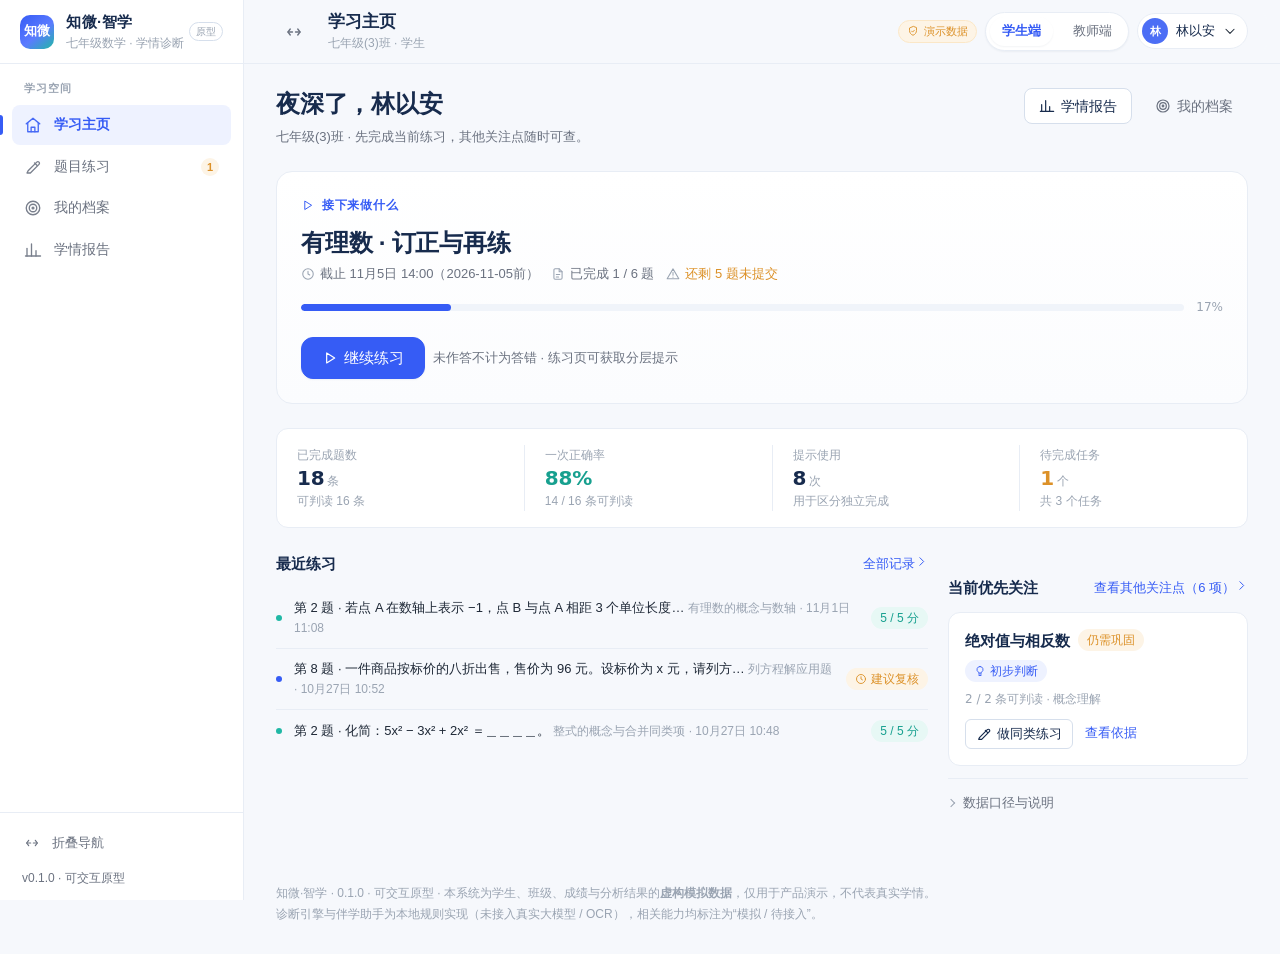
==== 智能体本体/源代码/index.html @ 853438dd "agent-body-delivery: 独立智能体本体包、评委体验与最终提交清单" ====
﻿<!DOCTYPE html>
<html lang="zh-CN">
<head>
  <meta charset="utf-8" />
  <meta name="viewport" content="width=device-width, initial-scale=1" />
  <title>知微·智学 · 七年级数学学情诊断与个性化学习智能体</title>
  <meta name="description" content="面向七年级数学的学情诊断与个性化学习智能体原型（演示数据）" />
  <link rel="stylesheet" href="css/tokens.css" />
  <link rel="stylesheet" href="css/base.css" />
  <link rel="stylesheet" href="css/components.css" />
  <link rel="stylesheet" href="css/charts.css" />
  <link rel="stylesheet" href="css/student.css" />
  <link rel="stylesheet" href="css/teacher.css" />
  <link rel="stylesheet" href="css/analysis.css" />
  <link rel="stylesheet" href="css/print.css" />
  <link rel="stylesheet" href="css/contest.css" />
</head>
<body>
  <a class="skip-link" href="#app">跳到主要内容</a>
  <div id="app" class="app-root">
    <div class="boot">
      <div class="boot-mark">知微</div>
      <p class="boot-text">正在加载演示数据……</p>
    </div>
  </div>
  <div id="overlay-root"></div>
  <div id="toast-root" class="toast-root" aria-live="polite" aria-atomic="true"></div>

  <!-- 核心库 -->
  <script src="js/core/html.js"></script>
  <script src="js/core/pages.js"></script>
  <script src="js/data/seed.js"></script>
  <script src="js/data/official-data.js"></script>
  <script src="js/data/official.js"></script>
  <script src="js/services/parser.js"></script>
  <script src="js/services/grader.js"></script>
  <script src="js/services/diagnosis.js"></script>
  <script src="js/services/selectors.js"></script>
  <script src="js/services/assistant.js"></script>
  <script src="js/services/io.js"></script>
  <script src="js/services/competition.js"></script>
  <script src="js/core/store.js"></script>
  <script src="js/core/ui.js"></script>
  <script src="js/core/charts.js"></script>

  <!-- 学生端页面 -->
  <script src="js/pages/student/home.js"></script>
  <script src="js/pages/student/practice.js"></script>
  <script src="js/pages/student/archive.js"></script>
  <script src="js/pages/student/report.js"></script>

  <!-- 教师端页面（核心流程） -->
  <script src="js/pages/teacher/dashboard.js"></script>
  <script src="js/pages/teacher/import.js"></script>
  <script src="js/pages/teacher/grading.js"></script>
  <script src="js/pages/teacher/review.js"></script>

  <!-- 教师端页面（学情分析） -->
  <script src="js/pages/teacher/analysis.js"></script>
  <script src="js/pages/teacher/profile.js"></script>
  <script src="js/pages/teacher/assistant.js"></script>
  <script src="js/pages/teacher/data.js"></script>
  <script src="js/pages/teacher/contest.js"></script>

  <!-- 应用入口 -->
  <script src="js/app.js"></script>
</body>
</html>
---- 智能体本体/源代码/css/tokens.css ----
/* ============================================================
   知微·智学 · 设计令牌（Design Tokens）
   依据 UI设计.docx：暖白底 + 深海蓝主色 + 青绿辅助色
   ============================================================ */
:root {
  /* 色彩 */
  --bg: #F6F8FC;
  --bg-soft: #F0F4FA;
  --surface: #FFFFFF;
  --surface-2: #FAFBFE;
  --primary: #365CF5;
  --primary-hover: #2A4BD8;
  --primary-active: #2440BC;
  --primary-50: #EEF2FF;
  --primary-100: #DDE5FF;
  --primary-200: #C3D0FF;
  --navy: #172B4D;
  --navy-2: #24395C;
  --teal: #20B8A5;
  --teal-hover: #17A08F;
  --teal-50: #E7F8F5;
  --teal-100: #CDF1EB;
  --success: #16A085;
  --success-50: #E6F6F2;
  --warn: #F0A43A;
  --warn-hover: #DC9128;
  --warn-50: #FDF4E6;
  --warn-100: #FBE7C7;
  --danger: #E56B6F;
  --danger-50: #FDEDEE;
  --danger-100: #FAD5D7;
  --text: #1F2937;
  --text-2: #6B7280;
  --text-3: #9AA4B2;
  --text-invert: #FFFFFF;
  --border: #E8EDF5;
  --border-strong: #D6DFEC;
  --border-focus: #365CF5;
  --overlay: rgba(23, 43, 77, 0.42);

  /* 圆角 */
  --radius-xs: 6px;
  --radius-sm: 8px;
  --radius: 12px;
  --radius-lg: 16px;
  --radius-xl: 20px;
  --radius-pill: 999px;

  /* 间距（8px 体系） */
  --s-1: 4px;
  --s-2: 8px;
  --s-3: 12px;
  --s-4: 16px;
  --s-5: 20px;
  --s-6: 24px;
  --s-7: 32px;
  --s-8: 40px;
  --s-9: 48px;
  --s-10: 64px;
  --s-11: 80px;

  /* 阴影 */
  --shadow-xs: 0 1px 2px rgba(23, 43, 77, 0.05);
  --shadow-sm: 0 1px 3px rgba(23, 43, 77, 0.07), 0 1px 2px rgba(23, 43, 77, 0.04);
  --shadow-md: 0 6px 20px rgba(23, 43, 77, 0.08);
  --shadow-lg: 0 18px 48px rgba(23, 43, 77, 0.14);
  --shadow-focus: 0 0 0 3px rgba(54, 92, 245, 0.18);

  /* 字体 */
  --font-sans: "Inter", -apple-system, BlinkMacSystemFont, "Segoe UI", "PingFang SC",
    "Hiragino Sans GB", "Microsoft YaHei", "Noto Sans SC", "Source Han Sans SC", sans-serif;
  --font-num: "Inter", "SF Pro Display", "Segoe UI", system-ui, sans-serif;
  --font-mono: "JetBrains Mono", "SFMono-Regular", Consolas, "Liberation Mono", monospace;

  --fs-xs: 12px;
  --fs-sm: 13px;
  --fs-base: 14px;
  --fs-md: 15px;
  --fs-lg: 17px;
  --fs-xl: 20px;
  --fs-2xl: 24px;
  --fs-3xl: 30px;
  --fs-4xl: 38px;

  --lh-tight: 1.25;
  --lh-normal: 1.55;
  --lh-relaxed: 1.75;

  /* 动效 */
  --dur-fast: 150ms;
  --dur: 200ms;
  --dur-slow: 250ms;
  --ease: cubic-bezier(0.2, 0.8, 0.2, 1);
  --ease-out: cubic-bezier(0.16, 1, 0.3, 1);

  /* 布局 */
  --sidebar-w: 244px;
  --sidebar-w-collapsed: 76px;
  --topbar-h: 64px;
  --content-max: 1280px;
  --z-sticky: 20;
  --z-nav: 40;
  --z-overlay: 60;
  --z-modal: 70;
  --z-toast: 90;

  /* 语义状态（与 UI 规范对应） */
  --st-confirmed: var(--success);
  --st-confirmed-bg: var(--success-50);
  --st-pending: var(--warn);
  --st-pending-bg: var(--warn-50);
  --st-unknown: #8A94A6;
  --st-unknown-bg: #F1F4F9;
  --st-processing: var(--primary);
  --st-processing-bg: var(--primary-50);
  --st-error: var(--danger);
  --st-error-bg: var(--danger-50);
}
---- 智能体本体/源代码/css/base.css ----
/* ============================================================
   知微·智学 · 基础样式与页面外壳
   ============================================================ */
*,
*::before,
*::after { box-sizing: border-box; }

html, body { height: 100%; }

html {
  -webkit-text-size-adjust: 100%;
  text-size-adjust: 100%;
}

body {
  margin: 0;
  background: var(--bg);
  color: var(--text);
  font-family: var(--font-sans);
  font-size: var(--fs-base);
  line-height: var(--lh-normal);
  -webkit-font-smoothing: antialiased;
  -moz-osx-font-smoothing: grayscale;
}

h1, h2, h3, h4, h5, p, figure, blockquote, dl, dd { margin: 0; }
ul, ol { margin: 0; padding: 0; }
li { list-style: none; }
button, input, select, textarea { font: inherit; color: inherit; }
button { cursor: pointer; }
a { color: var(--primary); text-decoration: none; }
a:hover { text-decoration: underline; }
img, svg { max-width: 100%; }
strong, b { font-weight: 600; }

::selection { background: var(--primary-100); color: var(--navy); }

:focus-visible {
  outline: 2px solid var(--primary);
  outline-offset: 2px;
  border-radius: var(--radius-xs);
}

.skip-link {
  position: fixed;
  left: 12px;
  top: -60px;
  z-index: 200;
  background: var(--surface);
  color: var(--primary);
  padding: 8px 14px;
  border-radius: var(--radius-sm);
  box-shadow: var(--shadow-md);
  transition: top var(--dur) var(--ease);
}
.skip-link:focus { top: 12px; }

/* ---------------- 启动占位 ---------------- */
.boot {
  min-height: 100vh;
  display: flex;
  flex-direction: column;
  align-items: center;
  justify-content: center;
  gap: var(--s-4);
}
.boot-mark {
  width: 64px; height: 64px;
  border-radius: 18px;
  background: linear-gradient(140deg, var(--primary), #5B7BFF 55%, var(--teal));
  color: #fff;
  font-weight: 700;
  font-size: 19px;
  display: flex; align-items: center; justify-content: center;
  box-shadow: var(--shadow-md);
  letter-spacing: 1px;
}
.boot-text { color: var(--text-2); font-size: var(--fs-sm); }

/* ============================================================
   页面外壳：左侧导航 + 顶部工具栏 + 内容区
   ============================================================ */
.shell {
  display: grid;
  grid-template-columns: var(--sidebar-w) minmax(0, 1fr);
  min-height: 100vh;
  transition: grid-template-columns var(--dur-slow) var(--ease);
}
.shell.is-collapsed { grid-template-columns: var(--sidebar-w-collapsed) minmax(0, 1fr); }

/* ---------------- 侧边导航 ---------------- */
.sidebar {
  position: sticky;
  top: 0;
  height: 100vh;
  display: flex;
  flex-direction: column;
  background: var(--surface);
  border-right: 1px solid var(--border);
  z-index: var(--z-nav);
}
.brand {
  display: flex;
  align-items: center;
  gap: var(--s-3);
  height: var(--topbar-h);
  padding: 0 var(--s-5);
  border-bottom: 1px solid var(--border);
  flex: 0 0 auto;
}
.brand-mark {
  width: 34px; height: 34px;
  flex: 0 0 auto;
  border-radius: 10px;
  background: linear-gradient(140deg, var(--primary), #5B7BFF 55%, var(--teal));
  color: #fff;
  font-size: 13px;
  font-weight: 700;
  display: flex; align-items: center; justify-content: center;
  letter-spacing: .5px;
}
.brand-text { min-width: 0; }
.brand-name {
  font-size: var(--fs-md);
  font-weight: 700;
  color: var(--navy);
  letter-spacing: .5px;
  white-space: nowrap;
}
.brand-sub {
  font-size: var(--fs-xs);
  color: var(--text-3);
  white-space: nowrap;
  margin-top: 1px;
}
.brand-badge {
  margin-left: auto;
  font-size: 10px;
  color: var(--text-3);
  border: 1px solid var(--border-strong);
  border-radius: var(--radius-pill);
  padding: 1px 6px;
  white-space: nowrap;
}

.nav {
  flex: 1 1 auto;
  overflow-y: auto;
  padding: var(--s-4) var(--s-3);
  display: flex;
  flex-direction: column;
  gap: var(--s-5);
  scrollbar-width: thin;
}
.nav-group-title {
  font-size: 11px;
  letter-spacing: .08em;
  color: var(--text-3);
  font-weight: 600;
  padding: 0 var(--s-3);
  margin-bottom: var(--s-2);
  white-space: nowrap;
  overflow: hidden;
}
.nav-item {
  display: flex;
  align-items: center;
  gap: var(--s-3);
  padding: 9px var(--s-3);
  border-radius: var(--radius-sm);
  color: var(--text-2);
  font-size: var(--fs-base);
  font-weight: 500;
  text-decoration: none;
  transition: background var(--dur-fast) var(--ease), color var(--dur-fast) var(--ease);
  position: relative;
  white-space: nowrap;
}
.nav-item + .nav-item { margin-top: 2px; }
.nav-item svg { flex: 0 0 auto; color: currentColor; opacity: .9; }
.nav-item:hover { background: var(--bg-soft); color: var(--navy); text-decoration: none; }
.nav-item.is-active { background: var(--primary-50); color: var(--primary); font-weight: 600; }
.nav-item.is-active::before {
  content: "";
  position: absolute;
  left: -12px; top: 50%;
  transform: translateY(-50%);
  width: 3px; height: 20px;
  border-radius: 0 3px 3px 0;
  background: var(--primary);
}
.nav-item-label { flex: 1 1 auto; overflow: hidden; text-overflow: ellipsis; }
.nav-count {
  font-size: 11px;
  font-weight: 600;
  padding: 0 6px;
  border-radius: var(--radius-pill);
  background: var(--warn-50);
  color: var(--warn-hover);
  line-height: 18px;
}
.nav-foot {
  border-top: 1px solid var(--border);
  padding: var(--s-3);
  display: flex;
  flex-direction: column;
  gap: var(--s-2);
}
.nav-collapse {
  display: flex;
  align-items: center;
  gap: var(--s-3);
  width: 100%;
  padding: 8px var(--s-3);
  border: 0;
  background: transparent;
  border-radius: var(--radius-sm);
  color: var(--text-2);
  font-size: var(--fs-sm);
}
.nav-collapse:hover { background: var(--bg-soft); color: var(--navy); }

/* 折叠态 */
.shell.is-collapsed .brand { padding: 0; justify-content: center; }
.shell.is-collapsed .brand-text,
.shell.is-collapsed .brand-badge,
.shell.is-collapsed .nav-group-title,
.shell.is-collapsed .nav-item-label,
.shell.is-collapsed .nav-count,
.shell.is-collapsed .nav-collapse span { display: none; }
.shell.is-collapsed .nav-item { justify-content: center; padding: 10px 0; }
.shell.is-collapsed .nav-item.is-active::before { left: -12px; }
.shell.is-collapsed .nav-collapse { justify-content: center; }

/* ---------------- 主区域 ---------------- */
.main {
  min-width: 0;
  display: flex;
  flex-direction: column;
  min-height: 100vh;
}
.topbar {
  position: sticky;
  top: 0;
  z-index: var(--z-sticky);
  height: var(--topbar-h);
  flex: 0 0 auto;
  display: flex;
  align-items: center;
  gap: var(--s-4);
  padding: 0 var(--s-7);
  background: rgba(246, 248, 252, 0.86);
  backdrop-filter: saturate(1.4) blur(10px);
  border-bottom: 1px solid var(--border);
}
.topbar-title { min-width: 0; }
.topbar-title h1 {
  font-size: var(--fs-lg);
  font-weight: 650;
  color: var(--navy);
  line-height: 1.3;
  white-space: nowrap;
  overflow: hidden;
  text-overflow: ellipsis;
}
.topbar-crumb {
  font-size: var(--fs-xs);
  color: var(--text-3);
  margin-top: 1px;
  white-space: nowrap;
  overflow: hidden;
  text-overflow: ellipsis;
}
.topbar-tools {
  margin-left: auto;
  display: flex;
  align-items: center;
  gap: var(--s-2);
}
.content {
  flex: 1 1 auto;
  width: 100%;
  max-width: var(--content-max);
  margin: 0 auto;
  padding: var(--s-6) var(--s-7) var(--s-9);
}
.content.is-wide { max-width: none; }

.page { display: flex; flex-direction: column; gap: var(--s-6); animation: page-in var(--dur-slow) var(--ease-out); }
@keyframes page-in {
  from { opacity: 0; transform: translateY(6px); }
  to { opacity: 1; transform: none; }
}

/* ---------------- 页头 ---------------- */
.page-head { display: flex; align-items: flex-start; gap: var(--s-4); flex-wrap: wrap; }
.page-head-main { min-width: 0; flex: 1 1 340px; }
.page-title {
  font-size: var(--fs-2xl);
  font-weight: 650;
  color: var(--navy);
  letter-spacing: -0.01em;
  line-height: 1.3;
}
.page-desc { color: var(--text-2); font-size: var(--fs-sm); margin-top: var(--s-2); max-width: 76ch; }
.page-actions { display: flex; align-items: center; gap: var(--s-2); flex-wrap: wrap; }

/* ---------------- 通用工具类 ---------------- */
.stack { display: flex; flex-direction: column; gap: var(--s-4); }
.stack-sm { display: flex; flex-direction: column; gap: var(--s-2); }
.stack-lg { display: flex; flex-direction: column; gap: var(--s-6); }
.row { display: flex; align-items: center; gap: var(--s-3); }
.row-sm { display: flex; align-items: center; gap: var(--s-2); }
.row-between { display: flex; align-items: center; justify-content: space-between; gap: var(--s-3); }
.row-wrap { flex-wrap: wrap; }
.spacer { flex: 1 1 auto; }
.muted { color: var(--text-2); }
.small { font-size: var(--fs-sm); }
.tiny { font-size: var(--fs-xs); }
.num { font-family: var(--font-num); font-variant-numeric: tabular-nums; }
.mono { font-family: var(--font-mono); }
.strong { font-weight: 600; }
.navy { color: var(--navy); }
.primary-text { color: var(--primary); }
.teal-text { color: var(--teal-hover); }
.warn-text { color: var(--warn-hover); }
.danger-text { color: var(--danger); }
.truncate { overflow: hidden; text-overflow: ellipsis; white-space: nowrap; }
.scroll-x { overflow-x: auto; scrollbar-width: thin; }
.divider { height: 1px; background: var(--border); border: 0; margin: 0; }
.mt-2 { margin-top: var(--s-2); }
.mt-4 { margin-top: var(--s-4); }
.mt-6 { margin-top: var(--s-6); }
.mb-2 { margin-bottom: var(--s-2); }
.mb-4 { margin-bottom: var(--s-4); }
.hidden { display: none !important; }
.sr-only {
  position: absolute; width: 1px; height: 1px; padding: 0; margin: -1px;
  overflow: hidden; clip: rect(0 0 0 0); white-space: nowrap; border: 0;
}

/* ---------------- 响应式 ---------------- */
@media (max-width: 1180px) {
  :root { --sidebar-w: 216px; }
  .content { padding: var(--s-5) var(--s-5) var(--s-8); }
  .topbar { padding: 0 var(--s-5); }
}
@media (max-width: 900px) {
  .shell, .shell.is-collapsed { grid-template-columns: var(--sidebar-w-collapsed) minmax(0, 1fr); }
  .shell .brand-text, .shell .nav-group-title, .shell .nav-item-label, .shell .nav-count,
  .shell .brand-badge, .shell .nav-collapse span { display: none; }
  .shell .brand { padding: 0; justify-content: center; }
  .shell .nav-item { justify-content: center; padding: 10px 0; }
  .shell .nav-collapse { justify-content: center; }
  .content { padding: var(--s-4) var(--s-4) var(--s-8); }
  .topbar { padding: 0 var(--s-4); gap: var(--s-2); }
  .page-title { font-size: var(--fs-xl); }
}
@media (max-width: 640px) {
  .topbar-crumb { display: none; }
  .page-actions { width: 100%; }
}

/* ---------------- 打印 ---------------- */
@media print {
  .sidebar, .topbar, .no-print, .toast-root { display: none !important; }
  .shell { display: block; }
  .content { max-width: none; padding: 0; }
  body { background: #fff; }
  .card { box-shadow: none !important; border-color: #D6DFEC !important; break-inside: avoid; }
  a { color: inherit; text-decoration: none; }
}
---- 智能体本体/源代码/css/components.css ----
/* ============================================================
   知微·智学 · 组件系统
   ============================================================ */

/* ---------------- 按钮 ---------------- */
.btn {
  display: inline-flex;
  align-items: center;
  justify-content: center;
  gap: 6px;
  height: 36px;
  padding: 0 14px;
  border-radius: var(--radius-sm);
  border: 1px solid transparent;
  background: var(--surface);
  color: var(--text);
  font-size: var(--fs-base);
  font-weight: 500;
  line-height: 1;
  white-space: nowrap;
  transition: background var(--dur-fast) var(--ease), border-color var(--dur-fast) var(--ease),
    color var(--dur-fast) var(--ease), box-shadow var(--dur-fast) var(--ease), transform var(--dur-fast) var(--ease);
  user-select: none;
}
.btn:active { transform: translateY(0.5px); }
.btn:disabled, .btn[aria-disabled="true"] { opacity: .5; cursor: not-allowed; pointer-events: none; }
.btn svg { flex: 0 0 auto; }

.btn-primary { background: var(--primary); color: #fff; border-color: var(--primary); box-shadow: var(--shadow-xs); }
.btn-primary:hover { background: var(--primary-hover); border-color: var(--primary-hover); text-decoration: none; }
.btn-primary:active { background: var(--primary-active); }

.btn-secondary { background: var(--surface); color: var(--navy); border-color: var(--border-strong); }
.btn-secondary:hover { background: var(--surface-2); border-color: var(--primary-200); color: var(--primary); text-decoration: none; }

.btn-ghost { background: transparent; color: var(--text-2); border-color: transparent; }
.btn-ghost:hover { background: var(--bg-soft); color: var(--navy); text-decoration: none; }

.btn-quiet { background: var(--primary-50); color: var(--primary); border-color: transparent; }
.btn-quiet:hover { background: var(--primary-100); text-decoration: none; }

.btn-teal { background: var(--teal); color: #fff; border-color: var(--teal); }
.btn-teal:hover { background: var(--teal-hover); border-color: var(--teal-hover); text-decoration: none; }

.btn-danger { background: var(--surface); color: var(--danger); border-color: var(--danger-100); }
.btn-danger:hover { background: var(--danger-50); border-color: var(--danger); text-decoration: none; }

.btn-sm { height: 30px; padding: 0 10px; font-size: var(--fs-sm); border-radius: var(--radius-xs); gap: 5px; }
.btn-lg { height: 42px; padding: 0 20px; font-size: var(--fs-md); border-radius: var(--radius); }
.btn-icon { width: 36px; padding: 0; }
.btn-icon.btn-sm { width: 30px; }
.btn-block { width: 100%; }
.btn-row { display: flex; align-items: center; gap: var(--s-2); flex-wrap: wrap; }

.link-btn {
  border: 0; background: none; padding: 0;
  color: var(--primary); font-size: var(--fs-sm); font-weight: 500;
}
.link-btn:hover { text-decoration: underline; }
.link-quiet { color: var(--text-2); }
.link-quiet:hover { color: var(--primary); }

/* ---------------- 卡片 ---------------- */
.card {
  background: var(--surface);
  border: 1px solid var(--border);
  border-radius: var(--radius);
  box-shadow: var(--shadow-xs);
  min-width: 0;
}
.card.is-pad { padding: var(--s-5); }
.card.is-flat { box-shadow: none; }
.card.is-accent { border-left: 3px solid var(--primary); }
.card.is-warn { border-left: 3px solid var(--warn); }
.card.is-teal { border-left: 3px solid var(--teal); }
.card.is-danger { border-left: 3px solid var(--danger); }
.card.is-hover { transition: border-color var(--dur) var(--ease), box-shadow var(--dur) var(--ease), transform var(--dur) var(--ease); }
.card.is-hover:hover { border-color: var(--primary-200); box-shadow: var(--shadow-md); transform: translateY(-1px); }

.card-head {
  display: flex;
  align-items: flex-start;
  gap: var(--s-3);
  padding: var(--s-5) var(--s-5) var(--s-3);
}
.card-head.is-bordered { border-bottom: 1px solid var(--border); padding-bottom: var(--s-4); }
.card-head-main { min-width: 0; flex: 1 1 auto; }
.card-title {
  font-size: var(--fs-md);
  font-weight: 600;
  color: var(--navy);
  line-height: 1.4;
  display: flex;
  align-items: center;
  gap: var(--s-2);
  flex-wrap: wrap;
}
.card-desc { font-size: var(--fs-sm); color: var(--text-2); margin-top: 3px; }
.card-actions { display: flex; align-items: center; gap: var(--s-2); flex: 0 0 auto; flex-wrap: wrap; }
.card-body { padding: 0 var(--s-5) var(--s-5); }
.card-body.is-pad-top { padding-top: var(--s-3); }
.card-body.is-solo { padding: var(--s-5); }
.card-body.is-flush { padding: 0; }
.card-foot {
  padding: var(--s-3) var(--s-5);
  border-top: 1px solid var(--border);
  display: flex;
  align-items: center;
  gap: var(--s-2);
  flex-wrap: wrap;
  background: var(--surface-2);
  border-radius: 0 0 var(--radius) var(--radius);
}
.card-foot-actions { margin-left: auto; }

.section { display: flex; flex-direction: column; gap: var(--s-4); }
.section-head { display: flex; align-items: center; gap: var(--s-3); flex-wrap: wrap; }
.section-title {
  font-size: var(--fs-md);
  font-weight: 650;
  color: var(--navy);
  display: flex; align-items: center; gap: var(--s-2);
}
.section-title::before {
  content: "";
  width: 3px; height: 14px;
  border-radius: 2px;
  background: var(--primary);
  display: inline-block;
}
.section-desc { font-size: var(--fs-sm); color: var(--text-2); }
.section-head-actions { margin-left: auto; display: flex; gap: var(--s-2); align-items: center; }

.grid { display: grid; gap: var(--s-4); }
.grid-2 { display: grid; gap: var(--s-4); grid-template-columns: repeat(2, minmax(0, 1fr)); }
.grid-3 { display: grid; gap: var(--s-4); grid-template-columns: repeat(3, minmax(0, 1fr)); }
.grid-4 { display: grid; gap: var(--s-4); grid-template-columns: repeat(4, minmax(0, 1fr)); }
.grid-auto { display: grid; gap: var(--s-4); grid-template-columns: repeat(auto-fit, minmax(220px, 1fr)); }
.split { display: grid; gap: var(--s-5); grid-template-columns: minmax(0, 1fr) 360px; align-items: start; }
.split-sm { display: grid; gap: var(--s-5); grid-template-columns: minmax(0, 1fr) 300px; align-items: start; }
.split-side { position: sticky; top: calc(var(--topbar-h) + var(--s-4)); }

@media (max-width: 1180px) {
  .grid-4 { grid-template-columns: repeat(2, minmax(0, 1fr)); }
}
@media (max-width: 1024px) {
  .split, .split-sm { grid-template-columns: minmax(0, 1fr); }
  .split-side { position: static; }
  .grid-3 { grid-template-columns: repeat(2, minmax(0, 1fr)); }
}
@media (max-width: 640px) {
  .grid-2, .grid-3, .grid-4 { grid-template-columns: minmax(0, 1fr); }
}

/* ---------------- 工具栏 ---------------- */
.toolbar {
  display: flex;
  align-items: center;
  gap: var(--s-2);
  flex-wrap: wrap;
}
.toolbar-right { margin-left: auto; display: flex; align-items: center; gap: var(--s-2); }
.toolbar-label { font-size: var(--fs-sm); color: var(--text-2); }

/* ---------------- 表单 ---------------- */
.form-grid { display: grid; gap: var(--s-4); grid-template-columns: repeat(2, minmax(0, 1fr)); }
.form-grid.is-3 { grid-template-columns: repeat(3, minmax(0, 1fr)); }
.field { display: flex; flex-direction: column; gap: 6px; min-width: 0; }
.label { font-size: var(--fs-sm); font-weight: 500; color: var(--navy); display: flex; align-items: center; gap: 6px; }
.label .req { color: var(--danger); }
.help { font-size: var(--fs-xs); color: var(--text-3); line-height: 1.5; }
.input, .select, .textarea {
  width: 100%;
  min-height: 36px;
  padding: 8px 11px;
  border: 1px solid var(--border-strong);
  border-radius: var(--radius-sm);
  background: var(--surface);
  color: var(--text);
  font-size: var(--fs-base);
  transition: border-color var(--dur-fast) var(--ease), box-shadow var(--dur-fast) var(--ease);
  outline: none;
}
.input:hover, .select:hover, .textarea:hover { border-color: var(--primary-200); }
.input:focus, .select:focus, .textarea:focus { border-color: var(--primary); box-shadow: var(--shadow-focus); }
.input::placeholder, .textarea::placeholder { color: var(--text-3); }
.textarea { min-height: 88px; resize: vertical; line-height: 1.6; }
.textarea.is-lg { min-height: 132px; }
.select {
  appearance: none;
  padding-right: 30px;
  background-image: url("data:image/svg+xml;charset=utf-8,%3Csvg xmlns='http://www.w3.org/2000/svg' width='12' height='12' viewBox='0 0 24 24' fill='none' stroke='%236B7280' stroke-width='2.4' stroke-linecap='round' stroke-linejoin='round'%3E%3Cpath d='m6 9 6 6 6-6'/%3E%3C/svg%3E");
  background-repeat: no-repeat;
  background-position: right 10px center;
}
.input.is-sm, .select.is-sm { min-height: 30px; padding: 4px 9px; font-size: var(--fs-sm); }
.input.is-lg { min-height: 44px; font-size: var(--fs-md); }
.search {
  position: relative;
  display: flex;
  align-items: center;
}
.search svg { position: absolute; left: 10px; color: var(--text-3); pointer-events: none; }
.search .input { padding-left: 32px; }
.check { display: flex; align-items: flex-start; gap: 8px; font-size: var(--fs-sm); color: var(--text); cursor: pointer; }
.check input { margin-top: 2px; accent-color: var(--primary); width: 15px; height: 15px; }
.radio-row { display: flex; gap: var(--s-3); flex-wrap: wrap; }
.inline-form { display: flex; align-items: center; gap: var(--s-2); flex-wrap: wrap; }

/* 分段控件 */
.seg {
  display: inline-flex;
  padding: 3px;
  gap: 2px;
  background: var(--bg-soft);
  border-radius: var(--radius-sm);
  border: 1px solid var(--border);
}
.seg-item {
  border: 0; background: transparent;
  padding: 5px 12px;
  border-radius: var(--radius-xs);
  font-size: var(--fs-sm);
  color: var(--text-2);
  font-weight: 500;
  transition: background var(--dur-fast) var(--ease), color var(--dur-fast) var(--ease);
}
.seg-item:hover { color: var(--navy); }
.seg-item.is-active { background: var(--surface); color: var(--primary); box-shadow: var(--shadow-xs); font-weight: 600; }

/* ---------------- 徽标 / 标签 ---------------- */
.badge {
  display: inline-flex;
  align-items: center;
  gap: 4px;
  height: 22px;
  padding: 0 8px;
  border-radius: var(--radius-pill);
  font-size: var(--fs-xs);
  font-weight: 500;
  line-height: 1;
  white-space: nowrap;
  background: var(--st-unknown-bg);
  color: var(--st-unknown);
  border: 1px solid transparent;
}
.badge svg { width: 12px; height: 12px; }
.badge-neutral { background: var(--bg-soft); color: var(--text-2); }
.badge-primary { background: var(--primary-50); color: var(--primary); }
.badge-teal { background: var(--teal-50); color: var(--teal-hover); }
.badge-success { background: var(--success-50); color: var(--success); }
.badge-warn { background: var(--warn-50); color: var(--warn-hover); }
.badge-danger { background: var(--danger-50); color: var(--danger); }
.badge-outline { background: transparent; border-color: var(--border-strong); color: var(--text-2); }
.badge-dot::before {
  content: "";
  width: 6px; height: 6px; border-radius: 50%;
  background: currentColor;
  display: inline-block;
  flex: 0 0 auto;
}
.badge-lg { height: 26px; padding: 0 10px; font-size: var(--fs-sm); }

.tag {
  display: inline-flex;
  align-items: center;
  gap: 4px;
  padding: 2px 8px;
  border-radius: var(--radius-pill);
  background: var(--bg-soft);
  color: var(--text-2);
  font-size: var(--fs-xs);
  border: 1px solid var(--border);
  white-space: nowrap;
}
.tag-primary { background: var(--primary-50); border-color: var(--primary-100); color: var(--primary); }
.tag-teal { background: var(--teal-50); border-color: var(--teal-100); color: var(--teal-hover); }
.tag-warn { background: var(--warn-50); border-color: var(--warn-100); color: var(--warn-hover); }
.tag-danger { background: var(--danger-50); border-color: var(--danger-100); color: var(--danger); }
.tag-x { border: 0; background: none; color: inherit; padding: 0; display: inline-flex; opacity: .6; }
.tag-x:hover { opacity: 1; }

.chip {
  display: inline-flex;
  align-items: center;
  gap: 5px;
  height: 28px;
  padding: 0 11px;
  border-radius: var(--radius-pill);
  border: 1px solid var(--border-strong);
  background: var(--surface);
  color: var(--text-2);
  font-size: var(--fs-sm);
  transition: all var(--dur-fast) var(--ease);
}
.chip:hover { border-color: var(--primary-200); color: var(--primary); }
.chip.is-active { background: var(--primary-50); border-color: var(--primary-200); color: var(--primary); font-weight: 500; }
.chip-row { display: flex; gap: var(--s-2); flex-wrap: wrap; }

/* ---------------- KPI ---------------- */
.kpi {
  display: flex;
  flex-direction: column;
  gap: 6px;
  padding: var(--s-4) var(--s-5);
  background: var(--surface);
  border: 1px solid var(--border);
  border-radius: var(--radius);
  box-shadow: var(--shadow-xs);
  min-width: 0;
}
.kpi-head { display: flex; align-items: center; gap: var(--s-2); color: var(--text-2); font-size: var(--fs-sm); }
.kpi-head svg { color: var(--text-3); }
.kpi-value {
  font-family: var(--font-num);
  font-size: var(--fs-3xl);
  font-weight: 650;
  letter-spacing: -0.02em;
  color: var(--navy);
  line-height: 1.1;
  display: flex;
  align-items: baseline;
  gap: 4px;
}
.kpi-value .unit { font-size: var(--fs-sm); font-weight: 500; color: var(--text-3); letter-spacing: 0; }
.kpi-sub { font-size: var(--fs-xs); color: var(--text-3); display: flex; align-items: center; gap: 5px; }
.kpi.is-primary .kpi-value { color: var(--primary); }
.kpi.is-teal .kpi-value { color: var(--teal-hover); }
.kpi.is-warn .kpi-value { color: var(--warn-hover); }
.kpi.is-danger .kpi-value { color: var(--danger); }
.kpi.is-soft { background: var(--surface-2); }
.trend-up { color: var(--success); }
.trend-down { color: var(--danger); }
.trend-flat { color: var(--text-3); }

/* ---------------- 表格 ---------------- */
.table-wrap {
  overflow-x: auto;
  border: 1px solid var(--border);
  border-radius: var(--radius);
  background: var(--surface);
  scrollbar-width: thin;
}
.table { width: 100%; border-collapse: separate; border-spacing: 0; font-size: var(--fs-sm); }
.table th {
  position: sticky;
  top: 0;
  z-index: 1;
  background: var(--surface-2);
  color: var(--text-2);
  font-weight: 600;
  font-size: var(--fs-xs);
  text-align: left;
  padding: 10px 14px;
  border-bottom: 1px solid var(--border);
  white-space: nowrap;
  letter-spacing: .01em;
}
.table td {
  padding: 11px 14px;
  border-bottom: 1px solid var(--border);
  color: var(--text);
  vertical-align: middle;
}
.table tbody tr:last-child td { border-bottom: 0; }
.table tbody tr { transition: background var(--dur-fast) var(--ease); }
.table tbody tr:hover { background: var(--surface-2); }
.table tbody tr.is-selected { background: var(--primary-50); }
.table tbody tr.is-clickable { cursor: pointer; }
.table .num, .table .td-num { font-family: var(--font-num); font-variant-numeric: tabular-nums; text-align: right; }
.table .col-center { text-align: center; }
.table .col-nowrap { white-space: nowrap; }
.table .cell-strong { font-weight: 600; color: var(--navy); }
.table .cell-sub { display: block; font-size: var(--fs-xs); color: var(--text-3); margin-top: 2px; }
.table tfoot td { background: var(--surface-2); font-weight: 600; }
.table.is-compact td { padding: 8px 12px; }
.table.is-compact th { padding: 8px 12px; }

/* ---------------- 进度 / 数值条 ---------------- */
.progress {
  position: relative;
  height: 7px;
  border-radius: var(--radius-pill);
  background: var(--bg-soft);
  overflow: hidden;
  min-width: 60px;
}
.progress-bar {
  position: absolute;
  inset: 0 auto 0 0;
  border-radius: var(--radius-pill);
  background: var(--primary);
  transition: width var(--dur-slow) var(--ease);
}
.progress-bar.is-teal { background: var(--teal); }
.progress-bar.is-warn { background: var(--warn); }
.progress-bar.is-danger { background: var(--danger); }
.progress-bar.is-neutral { background: var(--text-3); }
.progress.is-lg { height: 10px; }
.progress-line { display: flex; align-items: center; gap: var(--s-2); }
.progress-line .progress { flex: 1 1 auto; }
.progress-value { font-family: var(--font-num); font-size: var(--fs-xs); color: var(--text-2); min-width: 34px; text-align: right; }

.stat-line { display: flex; align-items: baseline; justify-content: space-between; gap: var(--s-3); font-size: var(--fs-sm); }
.stat-line + .stat-line { margin-top: 7px; }
.stat-line .k { color: var(--text-2); }
.stat-line .v { font-family: var(--font-num); font-weight: 600; color: var(--navy); }

.kv { display: flex; flex-direction: column; gap: 2px; }
.kv dt { font-size: var(--fs-xs); color: var(--text-3); }
.kv dd { font-size: var(--fs-sm); color: var(--text); font-weight: 500; }

/* ---------------- 提示条 / 状态块 ---------------- */
.banner {
  display: flex;
  gap: var(--s-3);
  padding: var(--s-3) var(--s-4);
  border-radius: var(--radius-sm);
  border: 1px solid var(--border);
  background: var(--surface-2);
  font-size: var(--fs-sm);
  color: var(--text-2);
  line-height: 1.6;
}
.banner-icon { flex: 0 0 auto; margin-top: 1px; }
.banner-body { min-width: 0; }
.banner-title { font-weight: 600; color: var(--navy); margin-bottom: 2px; }
.banner-info { background: var(--primary-50); border-color: var(--primary-100); color: #2C3F7E; }
.banner-info .banner-title { color: var(--primary-hover); }
.banner-warn { background: var(--warn-50); border-color: var(--warn-100); color: #7A5418; }
.banner-warn .banner-title { color: #8A5D12; }
.banner-danger { background: var(--danger-50); border-color: var(--danger-100); color: #8B3034; }
.banner-danger .banner-title { color: #9B3236; }
.banner-success { background: var(--success-50); border-color: var(--teal-100); color: #1D6455; }
.banner-success .banner-title { color: var(--success); }
.banner.is-compact { padding: 8px 12px; font-size: var(--fs-xs); }

/* ---------------- 空 / 加载 / 错误状态 ---------------- */
.empty {
  display: flex;
  flex-direction: column;
  align-items: center;
  justify-content: center;
  text-align: center;
  gap: var(--s-2);
  padding: var(--s-9) var(--s-5);
  color: var(--text-2);
}
.empty-icon {
  width: 48px; height: 48px;
  border-radius: 14px;
  background: var(--bg-soft);
  color: var(--text-3);
  display: flex; align-items: center; justify-content: center;
  margin-bottom: var(--s-2);
}
.empty-title { font-weight: 600; color: var(--navy); font-size: var(--fs-md); }
.empty-desc { font-size: var(--fs-sm); color: var(--text-3); max-width: 46ch; }
.empty.is-compact { padding: var(--s-6) var(--s-4); }

.loading { display: flex; align-items: center; justify-content: center; gap: var(--s-3); padding: var(--s-7); color: var(--text-2); font-size: var(--fs-sm); }
.spinner {
  width: 16px; height: 16px;
  border: 2px solid var(--primary-100);
  border-top-color: var(--primary);
  border-radius: 50%;
  animation: spin 700ms linear infinite;
  flex: 0 0 auto;
}
@keyframes spin { to { transform: rotate(360deg); } }

.skeleton { display: flex; flex-direction: column; gap: var(--s-2); }
.skeleton-line {
  height: 12px;
  border-radius: 6px;
  background: linear-gradient(90deg, var(--bg-soft) 25%, #EDF2F9 37%, var(--bg-soft) 63%);
  background-size: 400% 100%;
  animation: shimmer 1.4s ease infinite;
}
.skeleton-line.is-title { height: 18px; width: 40%; }
@keyframes shimmer { 0% { background-position: 100% 50%; } 100% { background-position: 0 50%; } }

/* ---------------- 标签页 ---------------- */
.tabs {
  display: flex;
  gap: var(--s-1);
  border-bottom: 1px solid var(--border);
  overflow-x: auto;
  scrollbar-width: none;
}
.tabs::-webkit-scrollbar { display: none; }
.tab {
  position: relative;
  border: 0;
  background: none;
  padding: 10px 14px;
  color: var(--text-2);
  font-size: var(--fs-sm);
  font-weight: 500;
  white-space: nowrap;
  display: inline-flex;
  align-items: center;
  gap: 6px;
  transition: color var(--dur-fast) var(--ease);
}
.tab:hover { color: var(--navy); }
.tab.is-active { color: var(--primary); font-weight: 600; }
.tab.is-active::after {
  content: "";
  position: absolute;
  left: 10px; right: 10px; bottom: -1px;
  height: 2px;
  border-radius: 2px 2px 0 0;
  background: var(--primary);
}
.tab .nav-count { background: var(--bg-soft); color: var(--text-2); }
.tab.is-active .nav-count { background: var(--primary-50); color: var(--primary); }

/* ---------------- 步骤条 ---------------- */
.stepper { display: flex; align-items: flex-start; gap: var(--s-2); flex-wrap: wrap; }
.step {
  display: flex;
  align-items: center;
  gap: var(--s-2);
  font-size: var(--fs-sm);
  color: var(--text-3);
}
.step-dot {
  width: 22px; height: 22px;
  border-radius: 50%;
  display: flex; align-items: center; justify-content: center;
  font-size: 11px;
  font-weight: 600;
  border: 1px solid var(--border-strong);
  background: var(--surface);
  color: var(--text-3);
  flex: 0 0 auto;
}
.step.is-done .step-dot { background: var(--success-50); border-color: var(--teal-100); color: var(--success); }
.step.is-done { color: var(--text-2); }
.step.is-active .step-dot { background: var(--primary); border-color: var(--primary); color: #fff; box-shadow: 0 0 0 3px var(--primary-50); }
.step.is-active { color: var(--primary); font-weight: 600; }
.step-sep { width: 24px; height: 1px; background: var(--border-strong); margin-top: 11px; flex: 0 1 auto; }

/* ---------------- 头像 ---------------- */
.avatar {
  width: 34px; height: 34px;
  border-radius: 50%;
  display: inline-flex;
  align-items: center;
  justify-content: center;
  font-size: var(--fs-sm);
  font-weight: 600;
  color: #fff;
  flex: 0 0 auto;
  background: var(--primary);
  letter-spacing: 0;
  user-select: none;
}
.avatar.is-sm { width: 26px; height: 26px; font-size: 11px; }
.avatar.is-lg { width: 44px; height: 44px; font-size: var(--fs-md); }
.avatar.is-xl { width: 56px; height: 56px; font-size: var(--fs-lg); }
.avatar-stack { display: flex; }
.avatar-stack .avatar { border: 2px solid var(--surface); margin-left: -8px; }
.avatar-stack .avatar:first-child { margin-left: 0; }

/* ---------------- 浮层：遮罩 / 弹窗 / 抽屉 ---------------- */
.overlay {
  position: fixed;
  inset: 0;
  background: var(--overlay);
  z-index: var(--z-overlay);
  animation: fade-in var(--dur) var(--ease);
  display: flex;
  align-items: center;
  justify-content: center;
  padding: var(--s-5);
}
@keyframes fade-in { from { opacity: 0; } to { opacity: 1; } }

.modal {
  position: relative;
  background: var(--surface);
  border-radius: var(--radius-lg);
  box-shadow: var(--shadow-lg);
  width: min(560px, 100%);
  max-height: min(86vh, 900px);
  display: flex;
  flex-direction: column;
  animation: modal-in var(--dur-slow) var(--ease-out);
  border: 1px solid var(--border);
}
.modal.is-sm { width: min(420px, 100%); }
.modal.is-md { width: min(560px, 100%); }
.modal.is-lg { width: min(820px, 100%); }
.modal.is-xl { width: min(1060px, 100%); }
@keyframes modal-in {
  from { opacity: 0; transform: translateY(10px) scale(0.985); }
  to { opacity: 1; transform: none; }
}
.modal-head {
  display: flex;
  align-items: flex-start;
  gap: var(--s-3);
  padding: var(--s-5) var(--s-6) var(--s-3);
}
.modal-title { font-size: var(--fs-lg); font-weight: 650; color: var(--navy); line-height: 1.4; flex: 1 1 auto; }
.modal-desc { font-size: var(--fs-sm); color: var(--text-2); margin-top: 4px; }
.modal-close {
  border: 0; background: transparent;
  width: 30px; height: 30px;
  border-radius: var(--radius-xs);
  color: var(--text-3);
  display: flex; align-items: center; justify-content: center;
  flex: 0 0 auto;
}
.modal-close:hover { background: var(--bg-soft); color: var(--navy); }
.modal-body { padding: var(--s-2) var(--s-6) var(--s-5); overflow-y: auto; font-size: var(--fs-base); }
.modal-body.is-flush { padding: 0; }
.modal-foot {
  display: flex;
  align-items: center;
  gap: var(--s-2);
  padding: var(--s-4) var(--s-6);
  border-top: 1px solid var(--border);
  background: var(--surface-2);
  border-radius: 0 0 var(--radius-lg) var(--radius-lg);
  flex-wrap: wrap;
}
.modal-foot .spacer { flex: 1 1 auto; }

.drawer-root { position: fixed; inset: 0; z-index: var(--z-overlay); background: var(--overlay); animation: fade-in var(--dur) var(--ease); }
.drawer {
  position: absolute;
  top: 0; right: 0; bottom: 0;
  width: min(480px, 100%);
  background: var(--surface);
  box-shadow: var(--shadow-lg);
  display: flex;
  flex-direction: column;
  animation: drawer-in var(--dur-slow) var(--ease-out);
}
@keyframes drawer-in { from { transform: translateX(24px); opacity: .6; } to { transform: none; opacity: 1; } }
.drawer-head { display: flex; align-items: flex-start; gap: var(--s-3); padding: var(--s-5) var(--s-5) var(--s-3); border-bottom: 1px solid var(--border); }
.drawer-body { padding: var(--s-4) var(--s-5); overflow-y: auto; flex: 1 1 auto; }
.drawer-foot { padding: var(--s-3) var(--s-5); border-top: 1px solid var(--border); display: flex; gap: var(--s-2); justify-content: flex-end; }

/* ---------------- Toast ---------------- */
.toast-root {
  position: fixed;
  right: var(--s-6);
  bottom: var(--s-6);
  z-index: var(--z-toast);
  display: flex;
  flex-direction: column;
  gap: var(--s-2);
  pointer-events: none;
  max-width: min(420px, calc(100vw - 32px));
}
.toast {
  display: flex;
  align-items: flex-start;
  gap: var(--s-2);
  padding: 10px 14px;
  background: var(--navy);
  color: #fff;
  border-radius: var(--radius-sm);
  box-shadow: var(--shadow-md);
  font-size: var(--fs-sm);
  line-height: 1.5;
  animation: toast-in var(--dur-slow) var(--ease-out);
  pointer-events: auto;
}
@keyframes toast-in { from { opacity: 0; transform: translateY(8px); } to { opacity: 1; transform: none; } }
.toast.is-out { animation: toast-out var(--dur) var(--ease) forwards; }
@keyframes toast-out { to { opacity: 0; transform: translateY(4px); } }
.toast svg { flex: 0 0 auto; margin-top: 1px; }
.toast-success { background: #12574A; }
.toast-warn { background: #7A5418; }
.toast-error { background: #8B3034; }

/* ---------------- AI / 诊断 / 证据 ---------------- */
.ai-card {
  border: 1px solid var(--primary-100);
  background: linear-gradient(180deg, #FAFBFF, var(--surface) 40%);
  border-radius: var(--radius);
  padding: var(--s-4);
  display: flex;
  flex-direction: column;
  gap: var(--s-2);
}
.ai-card.is-plain { background: var(--surface); border-color: var(--border); }
.ai-head { display: flex; align-items: center; gap: var(--s-2); flex-wrap: wrap; }
.ai-tag {
  display: inline-flex;
  align-items: center;
  gap: 4px;
  font-size: 11px;
  font-weight: 600;
  color: var(--primary);
  background: var(--primary-50);
  padding: 2px 7px;
  border-radius: var(--radius-pill);
  letter-spacing: .02em;
}
.ai-tag.is-teacher { color: var(--teal-hover); background: var(--teal-50); }
.ai-title { font-weight: 600; color: var(--navy); font-size: var(--fs-sm); }
.ai-text { font-size: var(--fs-sm); color: var(--text); line-height: 1.65; }
.ai-meta { font-size: var(--fs-xs); color: var(--text-3); }
.ai-caveat {
  font-size: var(--fs-xs);
  color: var(--text-2);
  background: var(--surface-2);
  border: 1px dashed var(--border-strong);
  border-radius: var(--radius-xs);
  padding: 6px 8px;
  line-height: 1.55;
}

.evidence {
  border: 1px solid var(--border);
  border-radius: var(--radius-sm);
  background: var(--surface-2);
  padding: var(--s-3) var(--s-4);
  display: flex;
  flex-direction: column;
  gap: var(--s-2);
}
.evidence-head { display: flex; align-items: center; gap: var(--s-2); flex-wrap: wrap; }
.evidence-title { font-size: var(--fs-sm); font-weight: 600; color: var(--navy); }
.evidence-list { display: flex; flex-direction: column; gap: 5px; }
.evidence-item {
  display: flex;
  gap: var(--s-2);
  font-size: var(--fs-xs);
  color: var(--text-2);
  line-height: 1.55;
}
.evidence-item::before {
  content: "";
  width: 4px; height: 4px;
  border-radius: 50%;
  background: var(--border-strong);
  margin-top: 7px;
  flex: 0 0 auto;
}
.evidence-foot { font-size: var(--fs-xs); color: var(--text-3); display: flex; gap: var(--s-3); flex-wrap: wrap; }

.hint-step {
  display: flex;
  gap: var(--s-3);
  padding: var(--s-3);
  border: 1px solid var(--border);
  border-radius: var(--radius-sm);
  background: var(--surface);
}
.hint-num {
  width: 24px; height: 24px;
  flex: 0 0 auto;
  border-radius: 50%;
  background: var(--primary-50);
  color: var(--primary);
  font-size: 12px;
  font-weight: 700;
  display: flex; align-items: center; justify-content: center;
}
.hint-body { font-size: var(--fs-sm); color: var(--text); line-height: 1.65; min-width: 0; }
.hint-body strong { color: var(--navy); }

.steps { display: flex; flex-direction: column; gap: var(--s-2); }
.steps-list { display: flex; flex-direction: column; gap: 6px; margin: 0; padding-left: 18px; }
.steps-list li { list-style: decimal; font-size: var(--fs-sm); line-height: 1.65; color: var(--text); }

/* ---------------- 上传区 ---------------- */
.upload-zone {
  border: 1.5px dashed var(--border-strong);
  border-radius: var(--radius);
  background: var(--surface-2);
  padding: var(--s-7) var(--s-5);
  text-align: center;
  display: flex;
  flex-direction: column;
  align-items: center;
  gap: var(--s-2);
  transition: border-color var(--dur) var(--ease), background var(--dur) var(--ease);
  cursor: pointer;
}
.upload-zone:hover, .upload-zone.is-over { border-color: var(--primary); background: var(--primary-50); }
.upload-zone.is-over { box-shadow: var(--shadow-focus); }
.upload-icon {
  width: 46px; height: 46px;
  border-radius: 14px;
  background: var(--surface);
  border: 1px solid var(--border);
  color: var(--primary);
  display: flex; align-items: center; justify-content: center;
  box-shadow: var(--shadow-xs);
  margin-bottom: var(--s-1);
}
.upload-title { font-weight: 600; color: var(--navy); }
.upload-desc { font-size: var(--fs-sm); color: var(--text-3); max-width: 52ch; line-height: 1.6; }
.upload-zone input[type="file"] { display: none; }

.file-item {
  display: flex;
  align-items: center;
  gap: var(--s-3);
  padding: var(--s-3) var(--s-4);
  border: 1px solid var(--border);
  border-radius: var(--radius-sm);
  background: var(--surface);
}
.file-icon {
  width: 34px; height: 34px;
  border-radius: var(--radius-sm);
  background: var(--primary-50);
  color: var(--primary);
  display: flex; align-items: center; justify-content: center;
  flex: 0 0 auto;
}
.file-meta { min-width: 0; flex: 1 1 auto; }
.file-name { font-size: var(--fs-sm); font-weight: 500; color: var(--navy); overflow: hidden; text-overflow: ellipsis; white-space: nowrap; }
.file-sub { font-size: var(--fs-xs); color: var(--text-3); margin-top: 1px; }

/* ---------------- 时间线 ---------------- */
.timeline { display: flex; flex-direction: column; gap: 0; }
.tl-item { display: flex; gap: var(--s-3); position: relative; padding-bottom: var(--s-4); }
.tl-item:last-child { padding-bottom: 0; }
.tl-item::before {
  content: "";
  position: absolute;
  left: 8px; top: 18px; bottom: 0;
  width: 1px;
  background: var(--border);
}
.tl-item:last-child::before { display: none; }
.tl-dot {
  width: 17px; height: 17px;
  border-radius: 50%;
  border: 3px solid var(--surface);
  background: var(--primary-200);
  box-shadow: 0 0 0 1px var(--border);
  flex: 0 0 auto;
  margin-top: 2px;
  z-index: 1;
}
.tl-dot.is-primary { background: var(--primary); }
.tl-dot.is-teal { background: var(--teal); }
.tl-dot.is-warn { background: var(--warn); }
.tl-dot.is-danger { background: var(--danger); }
.tl-body { min-width: 0; font-size: var(--fs-sm); }
.tl-title { color: var(--navy); font-weight: 500; }
.tl-meta { color: var(--text-3); font-size: var(--fs-xs); margin-top: 2px; }

/* ---------------- 题目 / 作答 ---------------- */
.question-stem { font-size: var(--fs-md); line-height: 1.8; color: var(--text); }
.question-stem p + p { margin-top: var(--s-2); }
.question-meta { display: flex; align-items: center; gap: var(--s-2); flex-wrap: wrap; }
.math {
  font-family: "Cambria Math", "Latin Modern Math", Georgia, serif;
  font-style: italic;
  white-space: nowrap;
}
.math.is-block { display: block; text-align: center; margin: var(--s-3) 0; font-size: var(--fs-lg); }

.option {
  display: flex;
  align-items: flex-start;
  gap: var(--s-3);
  padding: 11px 14px;
  border: 1px solid var(--border-strong);
  border-radius: var(--radius-sm);
  background: var(--surface);
  cursor: pointer;
  transition: all var(--dur-fast) var(--ease);
  font-size: var(--fs-base);
}
.option:hover { border-color: var(--primary-200); background: var(--surface-2); }
.option.is-active { border-color: var(--primary); background: var(--primary-50); box-shadow: 0 0 0 1px var(--primary); }
.option.is-correct { border-color: var(--teal); background: var(--teal-50); }
.option.is-wrong { border-color: var(--danger); background: var(--danger-50); }
.option-key {
  width: 24px; height: 24px;
  border-radius: 50%;
  border: 1px solid var(--border-strong);
  background: var(--surface);
  color: var(--text-2);
  font-size: var(--fs-sm);
  font-weight: 600;
  display: flex; align-items: center; justify-content: center;
  flex: 0 0 auto;
  line-height: 1;
}
.option.is-active .option-key { background: var(--primary); border-color: var(--primary); color: #fff; }
.option.is-correct .option-key { background: var(--teal); border-color: var(--teal); color: #fff; }
.option.is-wrong .option-key { background: var(--danger); border-color: var(--danger); color: #fff; }
.answer-line { display: flex; align-items: center; gap: var(--s-2); }
.answer-line .input { max-width: 220px; }
.answer-hint { font-size: var(--fs-xs); color: var(--text-3); }

/* ---------------- 打印区 ---------------- */
.print-area { background: var(--surface); }
.print-head { display: flex; align-items: flex-start; justify-content: space-between; gap: var(--s-4); padding-bottom: var(--s-4); border-bottom: 1px solid var(--border); }
.print-title { font-size: var(--fs-xl); font-weight: 650; color: var(--navy); }
.print-meta { font-size: var(--fs-xs); color: var(--text-3); margin-top: 4px; line-height: 1.7; }
.print-foot { margin-top: var(--s-6); padding-top: var(--s-3); border-top: 1px solid var(--border); font-size: var(--fs-xs); color: var(--text-3); line-height: 1.7; }

/* ---------------- 其他 ---------------- */
.tile-grid { display: grid; gap: var(--s-3); grid-template-columns: repeat(auto-fill, minmax(150px, 1fr)); }
.inline-code {
  font-family: var(--font-mono);
  font-size: 12px;
  background: var(--bg-soft);
  border: 1px solid var(--border);
  border-radius: 4px;
  padding: 1px 5px;
  color: var(--navy-2);
}
.role-switch {
  display: inline-flex;
  align-items: center;
  gap: var(--s-2);
  padding: 4px;
  background: var(--surface);
  border: 1px solid var(--border);
  border-radius: var(--radius-pill);
  box-shadow: var(--shadow-xs);
}
.role-switch .seg-item { border-radius: var(--radius-pill); padding: 4px 12px; }
.user-chip {
  display: flex;
  align-items: center;
  gap: var(--s-2);
  padding: 4px 10px 4px 4px;
  border-radius: var(--radius-pill);
  border: 1px solid var(--border);
  background: var(--surface);
  font-size: var(--fs-sm);
}
.user-chip:hover { border-color: var(--primary-200); }
.user-chip .user-name { font-weight: 500; color: var(--navy); max-width: 90px; overflow: hidden; text-overflow: ellipsis; white-space: nowrap; }
.demo-badge {
  display: inline-flex;
  align-items: center;
  gap: 5px;
  font-size: 11px;
  color: var(--warn-hover);
  background: var(--warn-50);
  border: 1px solid var(--warn-100);
  border-radius: var(--radius-pill);
  padding: 2px 8px;
  white-space: nowrap;
}
.legend { display: flex; align-items: center; gap: var(--s-4); flex-wrap: wrap; font-size: var(--fs-xs); color: var(--text-2); }
.legend-item { display: inline-flex; align-items: center; gap: 6px; }
.legend-dot { width: 8px; height: 8px; border-radius: 2px; flex: 0 0 auto; }
.legend-dot.is-round { border-radius: 50%; }

/* ============================================================
   第一轮 UI 优化 · 轻量布局原语（2026-11-05 追加，仅新增不修改既有类）
   ============================================================ */

/* ---- 指标带：3–4 个关键数字一行展示，替代多个独立 KPI 卡 ---- */
.stat-strip {
  display: flex;
  align-items: stretch;
  flex-wrap: wrap;
  gap: 0 var(--s-5);
  padding: var(--s-4) var(--s-5);
  background: var(--surface);
  border: 1px solid var(--border);
  border-radius: var(--radius);
}
.stat {
  flex: 1 1 0;
  min-width: 118px;
  padding: 2px var(--s-5);
  border-left: 1px solid var(--border);
  min-width: 0;
}
.stat:first-child { border-left: 0; padding-left: 0; }
.stat:last-child { padding-right: 0; }
.stat-label { font-size: var(--fs-xs); color: var(--text-3); line-height: 1.4; }
.stat-value {
  font-family: var(--font-num);
  font-size: var(--fs-xl);
  font-weight: 650;
  color: var(--navy);
  line-height: 1.25;
  letter-spacing: -0.01em;
  margin-top: 2px;
  display: flex;
  align-items: baseline;
  gap: 3px;
  flex-wrap: wrap;
}
.stat-value .unit { font-size: var(--fs-xs); font-weight: 500; color: var(--text-3); letter-spacing: 0; }
.stat-sub { font-size: var(--fs-xs); color: var(--text-3); margin-top: 2px; line-height: 1.4; }
.stat.is-primary .stat-value { color: var(--primary); }
.stat.is-teal .stat-value { color: var(--teal-hover); }
.stat.is-warn .stat-value { color: var(--warn-hover); }

/* ---- 无边框区块：次要信息不再被卡片包围 ---- */
.plain-block { display: flex; flex-direction: column; gap: var(--s-3); min-width: 0; }
.plain-block + .plain-block { margin-top: var(--s-6); }
.plain-head { display: flex; align-items: center; gap: var(--s-2); flex-wrap: wrap; }
.plain-title { font-size: var(--fs-md); font-weight: 600; color: var(--navy); }
.plain-desc { font-size: var(--fs-sm); color: var(--text-2); }
.plain-actions { margin-left: auto; display: flex; align-items: center; gap: var(--s-2); }

/* ---- 单行列表：最近练习 / 行动项等，替代逐条卡片 ---- */
.list-rows { display: flex; flex-direction: column; }
.list-row {
  display: flex;
  align-items: center;
  gap: var(--s-3);
  padding: 10px 0;
  border-bottom: 1px solid var(--border);
  font-size: var(--fs-sm);
  color: inherit;
  text-decoration: none;
  min-width: 0;
}
.list-row:last-child { border-bottom: 0; }
a.list-row:hover { text-decoration: none; }
a.list-row:hover .list-row-title { color: var(--primary); }
.list-row-mark {
  width: 6px; height: 6px;
  border-radius: 50%;
  background: var(--border-strong);
  flex: 0 0 auto;
}
.list-row-mark.is-primary { background: var(--primary); }
.list-row-mark.is-teal { background: var(--teal); }
.list-row-mark.is-warn { background: var(--warn); }
.list-row-main { min-width: 0; flex: 1 1 auto; }
.list-row-title { color: var(--text); overflow: hidden; text-overflow: ellipsis; white-space: nowrap; }
.list-row-sub { font-size: var(--fs-xs); color: var(--text-3); margin-top: 1px; }
.list-row-end { flex: 0 0 auto; margin-left: auto; display: flex; align-items: center; gap: var(--s-3); }

/* ---- 渐进披露：原生 details 封装（键盘可用，打印自动展开） ---- */
.disclosure { border-top: 1px solid var(--border); padding-top: var(--s-2); }
.disclosure + .disclosure { margin-top: var(--s-2); }
.disclosure > summary {
  display: flex;
  align-items: center;
  gap: var(--s-2);
  cursor: pointer;
  list-style: none;
  padding: 6px 0;
  color: var(--text-2);
  font-size: var(--fs-sm);
  font-weight: 500;
  border-radius: var(--radius-xs);
}
.disclosure > summary::-webkit-details-marker { display: none; }
.disclosure > summary::before {
  content: "";
  width: 6px; height: 6px;
  border-right: 1.6px solid var(--text-3);
  border-bottom: 1.6px solid var(--text-3);
  transform: rotate(-45deg);
  transition: transform var(--dur-fast) var(--ease);
  flex: 0 0 auto;
  margin-right: 1px;
}
.disclosure[open] > summary::before { transform: rotate(45deg); }
.disclosure > summary:hover { color: var(--navy); }
.disclosure[open] > summary { color: var(--navy); }
.disclosure > summary:focus-visible { outline: 2px solid var(--primary); outline-offset: 2px; }
.disclosure-count {
  font-size: 11px;
  font-weight: 500;
  color: var(--text-3);
  background: var(--bg-soft);
  border-radius: var(--radius-pill);
  padding: 1px 7px;
}
.disclosure-body { padding: var(--s-2) 0 var(--s-3); }
.disclosure-body > .list-rows:first-child,
.disclosure-body > .table-wrap:first-child { margin-top: 0; }

/* ---- 页面一句话结论 ---- */
.page-lead {
  display: flex;
  gap: var(--s-2);
  align-items: flex-start;
  padding: 10px var(--s-4);
  background: var(--primary-50);
  border: 1px solid var(--primary-100);
  border-radius: var(--radius-sm);
  color: #2C3F7E;
  font-size: var(--fs-sm);
  line-height: 1.6;
}
.page-lead .page-lead-text { min-width: 0; }
.page-lead b { color: var(--navy); font-weight: 600; }
.page-lead.is-teal { background: var(--teal-50); border-color: var(--teal-100); color: #1D6455; }
.page-lead.is-neutral { background: var(--surface-2); border-color: var(--border); color: var(--text-2); }
.page-lead .page-lead-icon { flex: 0 0 auto; margin-top: 1px; }

/* ---- 首屏主焦点卡片 ---- */
.focus-card {
  display: flex;
  flex-direction: column;
  gap: var(--s-3);
  padding: var(--s-6);
  background: linear-gradient(180deg, #FFFFFF 0%, #FBFCFE 100%);
  border: 1px solid var(--border);
  border-radius: var(--radius-lg);
  min-width: 0;
}
.focus-kicker {
  font-size: var(--fs-xs);
  font-weight: 600;
  letter-spacing: 0.06em;
  color: var(--primary);
  display: flex;
  align-items: center;
  gap: var(--s-2);
}
.focus-title {
  font-size: var(--fs-2xl);
  font-weight: 650;
  color: var(--navy);
  letter-spacing: -0.01em;
  line-height: 1.3;
}
.focus-meta {
  display: flex;
  align-items: center;
  gap: var(--s-2) var(--s-3);
  flex-wrap: wrap;
  font-size: var(--fs-sm);
  color: var(--text-2);
}
.focus-actions { display: flex; align-items: center; gap: var(--s-2); flex-wrap: wrap; margin-top: var(--s-1); }
.focus-progress { display: flex; align-items: center; gap: var(--s-3); }
.focus-progress .progress { flex: 1 1 auto; }
.focus-progress-text { font-size: var(--fs-xs); color: var(--text-3); white-space: nowrap; }

/* ---- 徽标瘦身：非状态标签使用更轻的样式 ---- */
.badge-quiet { background: transparent; border-color: var(--border); color: var(--text-2); }
.badge-quiet.badge-dot::before { background: var(--text-3); }

/* ---- 窄屏可横向滚动的分段控件 ---- */
.seg.is-scroll { display: flex; max-width: 100%; overflow-x: auto; scrollbar-width: none; }
.seg.is-scroll::-webkit-scrollbar { display: none; }
.seg.is-scroll .seg-item { flex: 0 0 auto; }

/* ---- 页面主栅格：主内容 + 窄侧栏（首屏用） ---- */
.focus-grid {
  display: grid;
  gap: var(--s-5);
  grid-template-columns: minmax(0, 1fr) 300px;
  align-items: start;
}
@media (max-width: 1080px) {
  .focus-grid { grid-template-columns: minmax(0, 1fr); }
}

@media (max-width: 900px) {
  .stat-strip { padding: var(--s-3) var(--s-4); gap: 0 var(--s-4); }
  .stat { min-width: 0; flex: 1 1 45%; padding: 4px var(--s-3); }
  .stat:nth-child(odd) { border-left: 0; padding-left: 0; }
  .focus-card { padding: var(--s-4); }
  .focus-title { font-size: var(--fs-xl); }
}
---- 智能体本体/源代码/css/charts.css ----
/* ============================================================
   知微·智学 · 图表容器（SVG 图表本体由 js/core/charts.js 生成）
   ============================================================ */
.chart { display: flex; flex-direction: column; gap: var(--s-3); min-width: 0; }
.chart-head { display: flex; align-items: flex-start; gap: var(--s-3); flex-wrap: wrap; }
.chart-title { font-size: var(--fs-sm); font-weight: 600; color: var(--navy); line-height: 1.4; }
.chart-desc { font-size: var(--fs-xs); color: var(--text-3); margin-top: 2px; line-height: 1.5; }
.chart-tools { margin-left: auto; display: flex; align-items: center; gap: var(--s-2); }
.chart-svg { width: 100%; height: auto; display: block; overflow: visible; }
.chart-svg text {
  font-family: var(--font-sans);
  font-size: 12px;
  fill: var(--text-2);
}
.chart-svg text.is-axis { fill: var(--text-3); font-size: 11px; }
.chart-svg text.is-value { fill: var(--navy); font-size: 11px; font-weight: 600; font-family: var(--font-num); }
.chart-svg text.is-label { fill: var(--text); font-size: 12px; }
.chart-svg text.is-small { fill: var(--text-3); font-size: 10px; }
.chart-svg .grid-line { stroke: var(--border); stroke-width: 1; stroke-dasharray: 3 4; }
.chart-svg .axis-line { stroke: var(--border-strong); stroke-width: 1; }
.chart-svg .bar { transition: opacity var(--dur-fast) var(--ease); }
.chart-svg .bar:hover { opacity: .82; }
.chart-svg .bar-track { fill: #F0F4FA; }
.chart-svg .hit:hover .bar { opacity: .78; }
.chart-empty {
  display: flex;
  align-items: center;
  justify-content: center;
  min-height: 120px;
  border: 1px dashed var(--border-strong);
  border-radius: var(--radius-sm);
  color: var(--text-3);
  font-size: var(--fs-sm);
  background: var(--surface-2);
}
.chart-note {
  font-size: var(--fs-xs);
  color: var(--text-3);
  line-height: 1.6;
  border-top: 1px dashed var(--border);
  padding-top: var(--s-2);
}
.chart.is-compact .chart-svg text { font-size: 11px; }
.chart-legend { display: flex; flex-wrap: wrap; gap: var(--s-4); font-size: var(--fs-xs); color: var(--text-2); }
.chart-legend .legend-item { display: inline-flex; align-items: center; gap: 6px; }
.chart-legend i { width: 9px; height: 9px; border-radius: 2px; display: inline-block; }
.chart-legend i.is-round { border-radius: 50%; }
.chart-heat-cell text { font-family: var(--font-num); font-size: 10px; font-weight: 600; }
.chart-donut-center {
  position: absolute;
  inset: 0;
  display: flex;
  flex-direction: column;
  align-items: center;
  justify-content: center;
  pointer-events: none;
  text-align: center;
}
.chart-donut-value {
  font-family: var(--font-num);
  font-size: var(--fs-2xl);
  font-weight: 650;
  color: var(--navy);
  line-height: 1.1;
  letter-spacing: -0.02em;
}
.chart-donut-label { font-size: var(--fs-xs); color: var(--text-3); margin-top: 2px; max-width: 96px; }
---- 智能体本体/源代码/css/student.css ----
/* ============================================================
   学生端页面专属样式（由学生端组维护）
   ------------------------------------------------------------
   约定：
   - 仅使用 tokens.css 变量与 components/base 已有类；
   - 新增类统一使用 .stu-* 前缀，避免污染其他端样式；
   - 视觉：信息密度低于教师端，留白充足，圆角 12–16px，轻阴影。
   ============================================================ */

/* ============================================================
   一、学习主页 student/home
   ============================================================ */
.stu-task-card .card-desc { max-width: 80ch; }
.stu-task-title {
  font-size: var(--fs-lg);
  font-weight: 600;
  color: var(--navy);
  line-height: 1.4;
}
.stu-task-meta {
  display: flex;
  align-items: center;
  gap: var(--s-2) var(--s-5);
  flex-wrap: wrap;
  margin-top: var(--s-2);
  font-size: var(--fs-sm);
  color: var(--text-2);
}
.stu-meta-item { display: inline-flex; align-items: center; gap: 5px; }
.stu-meta-item svg { color: var(--text-3); }
.stu-task-progress {
  display: flex;
  align-items: center;
  gap: var(--s-3);
  margin: var(--s-4) 0 var(--s-3);
}
.stu-task-progress .progress { flex: 1 1 auto; }
.stu-done-hint {
  display: flex;
  align-items: flex-start;
  gap: var(--s-3);
  color: var(--success);
}
.stu-done-hint .stu-task-title { font-size: var(--fs-md); }

/* 最近练习列表 */
.stu-recent-list { display: flex; flex-direction: column; }
.stu-recent-item {
  display: flex;
  align-items: flex-start;
  gap: var(--s-3);
  width: 100%;
  padding: var(--s-3) var(--s-2);
  border: 0;
  border-bottom: 1px dashed var(--border);
  border-radius: var(--radius-sm);
  background: transparent;
  text-align: left;
  transition: background var(--dur-fast) var(--ease);
}
.stu-recent-item:last-child { border-bottom: 0; }
.stu-recent-item:hover { background: var(--surface-2); }
.stu-recent-item:hover .stu-recent-title { color: var(--primary); }
.stu-recent-main { flex: 1 1 auto; min-width: 0; }
.stu-recent-title {
  font-size: var(--fs-sm);
  font-weight: 500;
  color: var(--text);
  line-height: 1.5;
  transition: color var(--dur-fast) var(--ease);
}
.stu-recent-meta {
  display: flex;
  align-items: center;
  gap: var(--s-2);
  flex-wrap: wrap;
  margin-top: 5px;
}
.stu-recent-right { flex: 0 0 auto; padding-top: 2px; }

/* 需要巩固 */
.stu-focus-list { display: flex; flex-direction: column; gap: var(--s-3); }
.stu-focus-item {
  display: flex;
  align-items: flex-start;
  gap: var(--s-3);
  padding: var(--s-3) var(--s-4);
  border: 1px solid var(--border);
  border-radius: var(--radius-sm);
  background: var(--surface-2);
}
.stu-focus-main { flex: 1 1 auto; min-width: 0; }
.stu-focus-head {
  display: flex;
  align-items: center;
  gap: var(--s-2);
  flex-wrap: wrap;
  color: var(--navy);
}
.stu-focus-note { margin-top: 5px; line-height: 1.6; }
.stu-focus-item > .btn { flex: 0 0 auto; margin-top: 2px; }

/* 伴学助手入口 */
.stu-helper-entry { display: flex; align-items: flex-start; gap: var(--s-4); }
.stu-helper-icon {
  width: 44px;
  height: 44px;
  flex: 0 0 auto;
  border-radius: 13px;
  background: var(--teal-50);
  color: var(--teal-hover);
  display: flex;
  align-items: center;
  justify-content: center;
}
.stu-helper-text { min-width: 0; line-height: 1.65; }

/* ============================================================
   二、题目练习 student/practice
   ============================================================ */
.stu-taskbar .card-body { padding: var(--s-4) var(--s-5); }
.stu-taskbar-top {
  display: flex;
  align-items: flex-end;
  justify-content: space-between;
  gap: var(--s-4);
  flex-wrap: wrap;
}
.stu-taskbar-main { min-width: 0; }
.stu-task-chips { margin-top: var(--s-2); }
.stu-taskbar-progress { flex: 0 1 260px; min-width: 180px; display: flex; flex-direction: column; gap: 6px; }
.stu-taskbar-note { margin-top: var(--s-3); }

/* 题目导航 */
.stu-qnav-card .card-body { padding: var(--s-4) var(--s-5); }
.stu-qnav-head { margin-bottom: var(--s-3); }
.stu-legend { display: flex; align-items: center; gap: var(--s-3); flex-wrap: wrap; }
.stu-legend > span { display: inline-flex; align-items: center; gap: 5px; }
.stu-dot {
  width: 10px;
  height: 10px;
  border-radius: 3px;
  border: 1px solid var(--border-strong);
  background: var(--surface);
  display: inline-block;
}
.stu-dot.is-submitted { background: var(--teal-50); border-color: var(--teal); }
.stu-dot.is-current { background: var(--primary); border-color: var(--primary); }

.stu-qnav {
  display: grid;
  grid-template-columns: repeat(auto-fill, minmax(46px, 1fr));
  gap: var(--s-2);
}
.stu-qnav-btn {
  height: 38px;
  border: 1px solid var(--border-strong);
  border-radius: var(--radius-sm);
  background: var(--surface);
  color: var(--text-2);
  font-family: var(--font-num);
  font-size: var(--fs-base);
  font-weight: 600;
  transition: border-color var(--dur-fast) var(--ease), background var(--dur-fast) var(--ease),
    color var(--dur-fast) var(--ease), box-shadow var(--dur-fast) var(--ease);
}
.stu-qnav-btn:hover { border-color: var(--primary-200); color: var(--primary); background: var(--primary-50); }
.stu-qnav-btn.is-submitted { background: var(--teal-50); border-color: var(--teal-100); color: var(--success); }
.stu-qnav-btn.is-current {
  border-color: var(--primary);
  background: var(--primary);
  color: #fff;
  box-shadow: 0 0 0 3px var(--primary-50);
}

/* 题目区 */
.stu-question-card .card-body { padding: var(--s-5) var(--s-6); }
.stu-qmeta { display: flex; align-items: center; gap: var(--s-2); flex-wrap: wrap; }
.stu-stem {
  margin: var(--s-4) 0 var(--s-5);
  font-size: var(--fs-md);
  line-height: 1.85;
  color: var(--text);
}
.stu-answer-area { display: flex; flex-direction: column; gap: var(--s-3); }
.stu-options { display: flex; flex-direction: column; gap: var(--s-2); }
.stu-options .option { width: 100%; text-align: left; font-family: inherit; }
.stu-options .option-text { flex: 1 1 auto; min-width: 0; line-height: 1.6; }
.stu-answer-input { max-width: 360px; }
.stu-answer-area .field { max-width: 100%; }
.stu-draft-note { display: flex; align-items: center; gap: 5px; margin-top: var(--s-2); }
.stu-submitted-note {
  display: flex;
  align-items: flex-start;
  gap: var(--s-2);
  margin-top: var(--s-4);
  padding: 10px 12px;
  border-radius: var(--radius-sm);
  background: var(--success-50);
  border: 1px solid var(--teal-100);
  color: #1D6455;
  font-size: var(--fs-sm);
  line-height: 1.6;
}
.stu-submitted-note svg { flex: 0 0 auto; margin-top: 2px; }
.stu-answer-actions {
  display: flex;
  align-items: center;
  gap: var(--s-2);
  flex-wrap: wrap;
  margin-top: var(--s-5);
  padding-top: var(--s-4);
  border-top: 1px solid var(--border);
}

/* 即时反馈 */
.stu-feedback {
  border-left: 3px solid var(--primary);
  scroll-margin-top: calc(var(--topbar-h) + var(--s-4));
}
.stu-feedback .card-body { display: flex; flex-direction: column; gap: var(--s-3); }
.stu-fb-score {
  font-family: var(--font-num);
  font-size: var(--fs-lg);
  font-weight: 650;
  color: var(--navy);
  padding: 2px 10px;
  border-radius: var(--radius-pill);
  background: var(--bg-soft);
}
.stu-fb-block { display: flex; flex-direction: column; gap: 6px; }
.stu-fb-row { display: flex; align-items: center; gap: var(--s-2); flex-wrap: wrap; }
.stu-fb-actions {
  display: flex;
  align-items: center;
  gap: var(--s-2);
  flex-wrap: wrap;
  padding-top: var(--s-2);
}

/* 伴学面板 */
.stu-assistant .card-body { display: flex; flex-direction: column; }
.stu-chat { display: flex; flex-direction: column; gap: var(--s-3); min-width: 0; }
.stu-chat-list {
  display: flex;
  flex-direction: column;
  gap: var(--s-3);
  max-height: 430px;
  overflow-y: auto;
  padding: 2px 4px 2px 2px;
  scrollbar-width: thin;
}
.stu-msg {
  display: flex;
  flex-direction: column;
  gap: 6px;
  padding: var(--s-3);
  border: 1px solid var(--border);
  border-radius: var(--radius);
  background: var(--surface-2);
  min-width: 0;
}
.stu-msg.is-bot { border-top-left-radius: 4px; }
.stu-msg.is-welcome { background: var(--surface); border-style: dashed; }
.stu-msg.is-user {
  align-self: flex-end;
  max-width: 92%;
  background: var(--primary-50);
  border-color: var(--primary-100);
  border-top-right-radius: 4px;
}
.stu-msg.is-user .stu-msg-body { color: #2C3F7E; }
.stu-msg-head {
  display: flex;
  align-items: center;
  gap: 6px;
  flex-wrap: wrap;
  font-size: var(--fs-sm);
  color: var(--navy);
}
.stu-msg-head svg { color: var(--primary); }
.stu-msg-body {
  font-size: var(--fs-sm);
  line-height: 1.7;
  color: var(--text);
  word-break: break-word;
  white-space: pre-wrap;
}
.stu-msg .steps-list { padding-left: 20px; }
.stu-msg-actions { display: flex; align-items: center; gap: var(--s-2); flex-wrap: wrap; }

.stu-chat-quick { display: flex; flex-direction: column; gap: 6px; }
.stu-quick-asks .chip { height: 26px; font-size: var(--fs-xs); padding: 0 9px; }
.stu-hint-levels {
  display: grid;
  grid-template-columns: repeat(2, minmax(0, 1fr));
  gap: var(--s-2);
}
.stu-hint-levels .btn { width: 100%; }
.stu-chat-input { display: flex; align-items: center; gap: var(--s-2); }
.stu-chat-input .input { flex: 1 1 auto; min-width: 0; }
.stu-chat-foot { padding-top: 2px; }

/* ============================================================
   三、我的档案 student/archive
   ============================================================ */
.stu-filters { display: flex; flex-direction: column; gap: var(--s-3); }
.stu-filter-row {
  display: flex;
  align-items: center;
  gap: var(--s-2) var(--s-3);
  flex-wrap: wrap;
}
.stu-filter-label {
  font-size: var(--fs-xs);
  color: var(--text-3);
  min-width: 56px;
  flex: 0 0 auto;
}
.stu-filter-select { width: auto; min-width: 150px; max-width: 220px; }
.stu-kp-table .cell-strong { display: flex; align-items: center; gap: 6px; flex-wrap: wrap; }
.stu-stat-list { display: flex; flex-direction: column; gap: 0; }
.stu-drawer-stats {
  display: flex;
  flex-direction: column;
  gap: 6px;
  padding: var(--s-3) var(--s-4);
  background: var(--surface-2);
  border: 1px solid var(--border);
  border-radius: var(--radius-sm);
}
.stu-review-list { display: flex; flex-direction: column; }
.stu-review-item {
  display: flex;
  align-items: flex-start;
  gap: var(--s-3);
  padding: var(--s-3) 0;
  border-bottom: 1px dashed var(--border);
}
.stu-review-item:first-child { padding-top: 0; }
.stu-review-item:last-child { border-bottom: 0; padding-bottom: 0; }
.stu-review-main { flex: 1 1 auto; min-width: 0; }
.stu-review-head {
  display: flex;
  align-items: center;
  gap: var(--s-2);
  flex-wrap: wrap;
  color: var(--navy);
  font-size: var(--fs-sm);
}
.stu-review-stem { margin-top: 4px; color: var(--text); line-height: 1.6; }
.stu-review-item > .btn { flex: 0 0 auto; }
.stu-archive-foot { align-items: flex-start; flex-wrap: wrap; }

/* ============================================================
   四、个人学情报告 student/report
   ============================================================ */
.stu-report {
  background: var(--surface);
  border: 1px solid var(--border);
  border-radius: var(--radius-lg);
  padding: var(--s-6) var(--s-7);
  box-shadow: var(--shadow-sm);
}
.stu-report-head-main { min-width: 0; }
.stu-report-brand {
  display: flex;
  align-items: center;
  gap: 6px;
  font-size: var(--fs-xs);
  font-weight: 600;
  letter-spacing: .04em;
  color: var(--primary);
  margin-bottom: var(--s-2);
}
.stu-report-head .print-title { font-size: var(--fs-2xl); }
.stu-report-demo { display: inline-flex; margin-left: 6px; vertical-align: middle; }
.stu-report-head-meta { text-align: right; }
.stu-report-head-meta > div + div { margin-top: 2px; }
.stu-report-overview { align-items: stretch; }
.stu-report-list { display: flex; flex-direction: column; gap: var(--s-3); }
.stu-report-item {
  display: flex;
  flex-direction: column;
  gap: 4px;
  padding: var(--s-3);
  border: 1px solid var(--border);
  border-radius: var(--radius-sm);
  background: var(--surface-2);
}
.stu-report-item strong { color: var(--navy); }
.stu-report-advice { line-height: 1.6; display: block; }
.stu-report-table .cell-sub { white-space: normal; }
.stu-report-foot { margin-top: var(--s-8); }
.stu-report-foot > div + div { margin-top: 3px; }

/* ============================================================
   五、响应式
   ============================================================ */
@media (max-width: 1024px) {
  .stu-question-card .card-body { padding: var(--s-5); }
  .stu-chat-list { max-height: none; }
  .stu-taskbar-progress { flex: 1 1 100%; }
}
@media (max-width: 640px) {
  .stu-report { padding: var(--s-4) var(--s-4); border-radius: var(--radius); }
  .stu-report-head { flex-direction: column; }
  .stu-report-head-meta { text-align: left; }
  .stu-hint-levels { grid-template-columns: minmax(0, 1fr); }
  .stu-answer-actions .btn { flex: 1 1 auto; }
}

/* ============================================================
   六、打印（报告页）
   ------------------------------------------------------------
   目标：A4 下 2–3 页；概览三卡一行紧凑排版，明细表可跨页
   （表头重复由公共 css/print.css 的 .table thead 提供）。
   ============================================================ */
@media print {
  .stu-report {
    border: 0;
    border-radius: 0;
    box-shadow: none;
    padding: 0;
    -webkit-print-color-adjust: exact;
    print-color-adjust: exact;
  }

  /* 概览：三卡并排 + 顶部对齐，卡片不被同排拉满，避免整页留白 */
  .stu-report .stu-report-overview {
    grid-template-columns: repeat(3, minmax(0, 1fr)) !important;
    align-items: start;
    gap: 8px !important;
    margin-bottom: 2px;
  }
  .stu-report .card-head { padding: 8px 10px 4px; }
  .stu-report .card-body { padding: 0 10px 10px; }
  .stu-report .card-body.is-solo { padding: 10px; }
  .stu-report .card-body.is-flush { padding: 0; }
  .stu-report .card-title { font-size: 10.5pt; }
  .stu-report .card-desc { font-size: 8pt; line-height: 1.4; margin-top: 2px; }
  .stu-report .stu-report-item { padding: 6px; gap: 3px; }
  .stu-report .stu-report-item .small { font-size: 8pt; line-height: 1.45; }
  .stu-report .stu-report-item .tiny { font-size: 7.5pt; }

  /* 页头收紧，让第 1 页能容纳概览与明细表起始 */
  .stu-report-head { padding-bottom: 6px; }
  .stu-report-head .print-title { font-size: 16pt; }
  .stu-report-head .print-meta { font-size: 8pt; line-height: 1.5; }
  .stu-report-brand { font-size: 8pt; margin-bottom: 2px; }

  /* 明细表允许跨页；行内不打断由公共 .table tr 规则保证 */
  .stu-report .stu-report-table-card { break-inside: auto; }
  .stu-report .stu-report-table th,
  .stu-report .stu-report-table td {
    font-size: 8.5pt;
    padding: 4px 5px;
    vertical-align: top;
  }
  .stu-report .stu-report-table .cell-sub { font-size: 7.5pt; }
  .stu-report .stu-report-table .badge { padding: 0 5px; font-size: 7.5pt; }
  .stu-report .stu-report-advice { font-size: 8.5pt; line-height: 1.4; }

  /* 其余卡片与页脚保持整块，避免被切 */
  .stu-report .card:not(.stu-report-table-card) { break-inside: avoid; }
  .stu-report-foot { break-inside: avoid; }
  .stu-chat-list { max-height: none; }

  /* 打印时隐藏无意义的分页元素 */
  .stu-report .page-actions,
  .stu-report .no-print { display: none !important; }
}

/* ============================================================
   第一轮 UI 优化 · 学习主页（2026-11-05）
   ============================================================ */
.stu-hero { position: relative; }
.stu-hero .focus-title { font-size: var(--fs-2xl); }
.stu-hero .focus-meta { margin-top: 6px; }
.stu-hero .focus-progress { margin-top: 2px; }
.stu-hero .focus-actions { margin-top: var(--s-2); }
.stu-hero .focus-kicker svg { color: var(--primary); }

/* 当前优先关注：单条知识点诊断摘要 */
.stu-priority {
  display: flex;
  flex-direction: column;
  gap: var(--s-2);
  padding: var(--s-4);
  background: var(--surface);
  border: 1px solid var(--border);
  border-radius: var(--radius);
}
.stu-priority-head { display: flex; align-items: center; gap: var(--s-2); flex-wrap: wrap; }
.stu-priority-kp { font-size: var(--fs-md); font-weight: 600; color: var(--navy); }
.stu-priority-meta { font-size: var(--fs-xs); color: var(--text-3); }
.stu-priority-actions { display: flex; align-items: center; gap: var(--s-3); flex-wrap: wrap; margin-top: 2px; }
.stu-priority-actions .link-btn { font-size: var(--fs-sm); }

/* 首页指标带在窄屏保持两列 */
@media (max-width: 640px) {
  .stu-hero .focus-title { font-size: var(--fs-xl); }
  .stu-hero .focus-actions .btn-lg { width: 100%; }
}

/* ============================================================
   第一轮 UI 优化 · 学情报告（2026-11-05）
   ============================================================ */
.stu-report .page-lead { margin-bottom: 0; }
.stu-report-focus-list { display: flex; flex-direction: column; }
.stu-report-focus { padding: var(--s-3) 0; border-bottom: 1px solid var(--border); }
.stu-report-focus:last-child { border-bottom: 0; padding-bottom: 0; }
.stu-report-focus-main { display: flex; flex-direction: column; gap: 4px; min-width: 0; }
.stu-report-focus-head { display: flex; align-items: center; gap: var(--s-2); flex-wrap: wrap; }
.stu-report-focus-kp { font-size: var(--fs-md); font-weight: 600; color: var(--navy); }
.stu-report-focus-meta { color: var(--text-3); font-size: var(--fs-xs); }
.stu-report-focus-action { display: flex; align-items: center; gap: var(--s-3); flex-wrap: wrap; }
.stu-report-focus-action .link-btn { font-size: var(--fs-sm); }
.stu-report-coverage { max-width: 420px; }
.stu-report-evidence-block { display: flex; flex-direction: column; gap: var(--s-2); }
.stu-report-evidence-block + .stu-report-evidence-block { border-top: 1px solid var(--border); padding-top: var(--s-3); }
.stu-report-status-legend { display: flex; flex-direction: column; gap: 6px; }
.stu-report-status-row { display: flex; align-items: flex-start; gap: var(--s-2); font-size: var(--fs-sm); color: var(--text-2); }
.stu-report-status-row .badge { flex: 0 0 auto; margin-top: 1px; }
.stu-report .stu-report-table tr.is-clickable { cursor: pointer; }
.stu-report .stu-report-table tr.is-clickable:focus-visible { outline: 2px solid var(--primary); outline-offset: -2px; }

@media (max-width: 900px) {
  .stu-report-focus-head { gap: 6px; }
  .stu-report-coverage { max-width: none; }
}

@media print {
  .stu-report .stu-report-focus { padding: 4px 0; gap: 2px; }
  .stu-report .stu-report-focus-kp { font-size: 10pt; }
  .stu-report .stu-report-focus .small { font-size: 8pt; line-height: 1.45; }
  .stu-report .disclosure { break-inside: auto; border-top: 0; }
  .stu-report .disclosure-body { break-inside: auto; }
  .stu-report .stu-report-evidence-block { break-inside: avoid; }
  .stu-report .page-lead { font-size: 8.5pt; padding: 6px 8px; }
  .stu-report .stat-strip { padding: 6px 10px; }
  .stu-report .stat { padding: 0 8px; min-width: 0; }
  .stu-report .stat-value { font-size: 11pt; }
  .stu-report .stat-label,
  .stu-report .stat-sub { font-size: 7.5pt; }
}

/* ============================================================
   第一轮 UI 优化 · 题目练习（2026-11-05）
   ============================================================ */
/* 任务栏：一行，不抢题目焦点 */
.stu-workbar {
  display: flex;
  align-items: center;
  gap: var(--s-4);
  flex-wrap: wrap;
  padding: 0 0 var(--s-3);
  border-bottom: 1px solid var(--border);
}
.stu-workbar-task { display: flex; align-items: center; gap: var(--s-2); min-width: 0; }
.stu-workbar-task .select { max-width: 280px; }
.stu-workbar-meta { display: flex; align-items: center; gap: var(--s-2); flex-wrap: wrap; }
.stu-workbar-progress { margin-left: auto; display: flex; align-items: center; gap: var(--s-2); min-width: 240px; }
.stu-workbar-progress .progress { flex: 1 1 auto; }
.stu-workbar-progress b { color: var(--navy); font-weight: 600; }

/* 题目头部：题号 / 题型 / 难度 / 知识点 / 当前进度 */
.stu-qhead { display: flex; align-items: flex-start; gap: var(--s-3); flex-wrap: wrap; margin-bottom: var(--s-3); }
.stu-qhead-main { display: flex; align-items: center; gap: var(--s-2); flex-wrap: wrap; min-width: 0; flex: 1 1 auto; }
.stu-qhead-right { flex: 0 0 auto; }

/* 题目导航移入题目卡底部 */
.stu-qnav-foot { gap: var(--s-3); flex-wrap: wrap; }
.stu-qnav-foot .stu-qnav { flex: 1 1 auto; }
.stu-qnav-foot .stu-legend { display: inline-flex; gap: var(--s-3); flex-wrap: wrap; }

/* 伴学提示层级 */
.stu-hint-steps { display: flex; flex-direction: column; gap: 6px; margin-bottom: var(--s-3); }
.stu-hint-row {
  display: flex;
  align-items: center;
  gap: var(--s-3);
  width: 100%;
  padding: 8px 10px;
  background: var(--surface);
  border: 1px solid var(--border);
  border-radius: var(--radius-sm);
  text-align: left;
  color: var(--text);
  transition: border-color var(--dur-fast) var(--ease), background var(--dur-fast) var(--ease);
}
.stu-hint-row:hover { border-color: var(--primary-200); background: var(--surface-2); }
.stu-hint-row svg { color: var(--text-3); flex: 0 0 auto; }
.stu-hint-idx {
  width: 20px; height: 20px;
  flex: 0 0 auto;
  border-radius: 50%;
  background: var(--primary-50);
  color: var(--primary);
  font-size: 11px;
  font-weight: 700;
  display: flex;
  align-items: center;
  justify-content: center;
}
.stu-hint-main { display: flex; flex-direction: column; gap: 1px; min-width: 0; flex: 1 1 auto; }
.stu-hint-label { font-size: var(--fs-sm); font-weight: 600; color: var(--navy); }
.stu-hint-desc { font-size: var(--fs-xs); color: var(--text-3); line-height: 1.4; }
.stu-hint-row.is-solution { border-color: var(--warn-100); background: var(--warn-50); }
.stu-hint-row.is-solution:hover { border-color: var(--warn); }
.stu-hint-row.is-solution .stu-hint-idx { background: var(--warn-100); color: var(--warn-hover); }
.stu-hint-row.is-solution .stu-hint-desc { color: #8A5D12; }

/* 判分结果：结论 + 关键指标 + 折叠依据 */
.stu-fb-kpis {
  display: flex;
  align-items: center;
  gap: var(--s-2) var(--s-4);
  flex-wrap: wrap;
  padding: var(--s-2) var(--s-3);
  background: var(--surface-2);
  border: 1px solid var(--border);
  border-radius: var(--radius-sm);
  font-size: var(--fs-sm);
  color: var(--text-2);
}
.stu-fb-kpis > span { display: inline-flex; align-items: center; gap: 6px; }
.stu-fb-kpis .num { color: var(--navy); font-weight: 500; }
.stu-feedback .card-head { align-items: flex-start; }
.stu-feedback .stu-fb-score { font-size: var(--fs-xl); color: var(--navy); }
.stu-feedback .disclosure { margin-top: var(--s-1); }

/* 右侧伴学面板对话区高度收紧 */
.stu-assistant .stu-chat-list { max-height: 300px; overflow-y: auto; }
.stu-assistant .stu-quick-asks { gap: 6px; }
.stu-assistant .stu-quick-asks .chip { font-size: var(--fs-xs); height: 26px; padding: 0 9px; }

@media (max-width: 1080px) {
  .stu-workbar-progress { flex: 1 1 100%; margin-left: 0; }
  .stu-assistant .stu-chat-list { max-height: none; }
}
@media (max-width: 640px) {
  .stu-workbar-task { width: 100%; }
  .stu-workbar-task .select { max-width: none; flex: 1 1 auto; }
  .stu-answer-actions .btn { flex: 1 1 auto; }
  .stu-qnav-foot { flex-direction: column; align-items: flex-start; }
}

/* 任务栏标签不换行（避免窄屏竖排） */
.stu-workbar-task .tiny.muted { white-space: nowrap; flex: 0 0 auto; }
.stu-workbar-task .select { flex: 1 1 auto; }

/* ============================================================
   第一轮 UI 优化 · 我的档案（2026-11-05）
   ============================================================ */
.stu-filterbar { padding: var(--s-4) var(--s-5); }
.stu-filter-inline {
  display: grid;
  grid-template-columns: minmax(0, 1.25fr) repeat(3, minmax(0, 1fr)) auto;
  gap: var(--s-3);
  align-items: end;
}
.stu-filter-inline .field { min-width: 0; }
.stu-filter-inline .select { width: 100%; }
.stu-filter-range .seg { width: fit-content; max-width: 100%; }
.stu-filter-reset { display: flex; align-items: flex-end; }
.stu-filter-current {
  display: flex;
  align-items: center;
  gap: 6px;
  flex-wrap: wrap;
  margin-top: var(--s-3);
  padding-top: var(--s-3);
  border-top: 1px solid var(--border);
  font-size: var(--fs-sm);
  color: var(--text-2);
}
.stu-filter-current svg { color: var(--text-3); flex: 0 0 auto; }
.stu-filter-current b { color: var(--navy); font-weight: 600; }

/* 折叠区聚合成一组，减少行间空白 */
.stu-arch-details { display: flex; flex-direction: column; gap: 2px; }
.stu-arch-details .disclosure + .disclosure { margin-top: 0; }
.stu-arch-details .disclosure-body { padding-top: var(--s-2); }

@media (max-width: 1080px) {
  .stu-filter-inline { grid-template-columns: repeat(2, minmax(0, 1fr)); }
  .stu-filter-range { grid-column: 1 / -1; }
  .stu-filter-reset { grid-column: 1 / -1; justify-content: flex-start; }
}
@media (max-width: 640px) {
  .stu-filter-inline { grid-template-columns: minmax(0, 1fr); }
  .stu-filter-range, .stu-filter-reset { grid-column: auto; }
}

/* 窄屏筛选：完成方式与「重置」同一行，避免空列 */
@media (max-width: 1080px) {
  .stu-filter-reset { grid-column: auto; justify-content: flex-end; }
}
---- 智能体本体/源代码/css/teacher.css ----
/* ============================================================
   教师端核心流程页面专属样式（教师核心流程组维护）
   ------------------------------------------------------------
   仅使用 .tch-* 前缀，复用 components.css 中的卡片 / KPI / 表格 /
   徽标 / 分段控件 / 时间线等基础类，不覆盖公共样式。
   ============================================================ */

/* ---------------- 通用：页头标签 / 小标题 ---------------- */
.tch-head-tags { margin-top: var(--s-3); }
.tch-mini-list { display: flex; flex-direction: column; gap: 6px; padding: var(--s-2) 0; }
.tch-tabbar { padding: 0 var(--s-5); border-bottom: 1px solid var(--border); }
.tch-tabbar .tabs { border-bottom: 0; }
.tch-tabbody { padding: var(--s-4) var(--s-5) var(--s-5); }

/* ============================================================
   1. 工作台
   ============================================================ */
.tch-focus {
  display: grid;
  grid-template-columns: minmax(0, 1.55fr) minmax(0, 1fr);
  gap: var(--s-4);
  align-items: start;
}
.tch-pending-card { border-top: 3px solid var(--warn); }
.tch-pending-card .card-body { padding-top: var(--s-2); }

.tch-action-row {
  display: flex;
  align-items: flex-start;
  gap: var(--s-3);
  padding: var(--s-4) 0;
}
.tch-action-row:first-child { padding-top: 0; }
.tch-action-row:last-child { padding-bottom: 0; }
.tch-action-icon {
  width: 38px;
  height: 38px;
  flex: 0 0 auto;
  border-radius: 11px;
  display: flex;
  align-items: center;
  justify-content: center;
  background: var(--primary-50);
  color: var(--primary);
}
.tch-action-icon.is-warn { background: var(--warn-50); color: var(--warn-hover); }
.tch-action-icon.is-neutral { background: var(--bg-soft); color: var(--text-2); }
.tch-action-icon.is-primary { background: var(--primary-50); color: var(--primary); }
.tch-action-main { flex: 1 1 auto; min-width: 0; }
.tch-action-title {
  display: flex;
  align-items: baseline;
  gap: 6px;
  flex-wrap: wrap;
  font-size: var(--fs-md);
  font-weight: 600;
  color: var(--navy);
  line-height: 1.4;
}
.tch-action-count { font-family: var(--font-num); font-size: var(--fs-xl); font-weight: 700; line-height: 1; color: var(--warn-hover); }
.tch-action-row.is-primary .tch-action-count { color: var(--primary); }
.tch-action-row.is-neutral .tch-action-count { color: var(--text-2); }
.tch-action-unit { font-size: var(--fs-xs); font-weight: 400; color: var(--text-3); }
.tch-action-desc { margin-top: 3px; font-size: var(--fs-sm); color: var(--text-2); line-height: 1.6; }
.tch-action-btns { flex: 0 0 auto; display: flex; align-items: center; gap: var(--s-2); }

.tch-ongoing-title { font-size: var(--fs-lg); font-weight: 650; color: var(--navy); line-height: 1.35; }
.tch-deadline { display: flex; align-items: center; gap: 6px; flex-wrap: wrap; font-size: var(--fs-sm); color: var(--text-2); }
.tch-deadline svg { color: var(--text-3); }
.tch-metric { display: flex; flex-direction: column; gap: 6px; }

.tch-kpi-grid {
  display: grid;
  grid-template-columns: repeat(5, minmax(0, 1fr));
  gap: var(--s-4);
}
.tch-chart-card .card-body { min-width: 0; overflow: hidden; }

.tch-attention-list { display: flex; flex-direction: column; }
.tch-attention-row {
  display: flex;
  align-items: center;
  gap: var(--s-3);
  padding: 10px 0;
  border-bottom: 1px dashed var(--border);
}
.tch-attention-row:first-child { padding-top: 0; }
.tch-attention-row:last-child { padding-bottom: 0; border-bottom: 0; }
.tch-attention-main { flex: 1 1 auto; min-width: 0; }
.tch-attention-name { font-size: var(--fs-sm); font-weight: 600; color: var(--navy); }
.tch-progress-cell { display: flex; flex-direction: column; gap: 4px; min-width: 120px; }

@media (max-width: 1080px) {
  .tch-focus { grid-template-columns: minmax(0, 1fr); }
  .tch-kpi-grid { grid-template-columns: repeat(3, minmax(0, 1fr)); }
}
@media (max-width: 760px) {
  .tch-kpi-grid { grid-template-columns: repeat(2, minmax(0, 1fr)); }
  .tch-action-row { flex-direction: column; }
  .tch-action-btns { align-self: flex-start; }
}

/* ============================================================
   2. 试卷与题目（导入向导）
   ============================================================ */
.tch-wizard-summary {
  display: flex;
  align-items: flex-start;
  justify-content: space-between;
  gap: var(--s-4);
  flex-wrap: wrap;
  padding: var(--s-3) var(--s-4);
  border: 1px solid var(--border);
  border-radius: var(--radius-sm);
  background: var(--surface-2);
}
.tch-wizard-actions {
  display: flex;
  align-items: center;
  gap: var(--s-2);
  flex-wrap: wrap;
  padding-top: var(--s-2);
}
.tch-q-card {
  display: flex;
  flex-direction: column;
  gap: var(--s-3);
  padding: var(--s-4);
  border: 1px solid var(--border);
  border-radius: var(--radius-sm);
  background: var(--surface);
  transition: border-color var(--dur) var(--ease), box-shadow var(--dur) var(--ease);
}
.tch-q-card:hover { border-color: var(--primary-200); box-shadow: var(--shadow-xs); }
.tch-q-head { display: flex; align-items: flex-start; justify-content: space-between; gap: var(--s-3); flex-wrap: wrap; }
.tch-q-no { font-weight: 650; color: var(--navy); font-size: var(--fs-sm); }
.tch-option-list { display: flex; flex-direction: column; gap: 6px; }
.tch-option-item {
  display: flex;
  align-items: center;
  gap: var(--s-3);
  padding: 7px 11px;
  border: 1px solid var(--border);
  border-radius: var(--radius-xs);
  background: var(--surface-2);
  font-size: var(--fs-sm);
  line-height: 1.5;
}
.tch-option-item .option-key { width: 22px; height: 22px; font-size: var(--fs-xs); }
.tch-option-item.is-correct { border-color: var(--teal-100); background: var(--teal-50); }
.tch-option-list.is-compact .tch-option-item { padding: 4px 9px; font-size: var(--fs-xs); }
.tch-q-meta {
  display: grid;
  grid-template-columns: repeat(auto-fit, minmax(150px, 1fr));
  gap: var(--s-2) var(--s-4);
  font-size: var(--fs-sm);
}
.tch-meta-item { display: flex; align-items: baseline; gap: 6px; min-width: 0; }
.tch-meta-item .k { flex: 0 0 auto; font-size: var(--fs-xs); color: var(--text-3); }
.tch-meta-item .v { min-width: 0; color: var(--text); font-weight: 500; word-break: break-word; }
.tch-meta-item .v.is-warn { color: var(--warn-hover); }
.tch-q-note {
  display: flex;
  align-items: flex-start;
  gap: 6px;
  padding: 6px 9px;
  border: 1px solid var(--warn-100);
  border-radius: var(--radius-xs);
  background: var(--warn-50);
  color: #7A5418;
  font-size: var(--fs-xs);
  line-height: 1.55;
}
.tch-kp-checks {
  display: grid;
  grid-template-columns: repeat(auto-fit, minmax(210px, 1fr));
  gap: 6px 12px;
  padding: var(--s-2) 0;
}
.tch-kp-check {
  padding: 6px 9px;
  border: 1px solid var(--border);
  border-radius: var(--radius-xs);
  transition: border-color var(--dur-fast) var(--ease), background var(--dur-fast) var(--ease);
}
.tch-kp-check:hover { border-color: var(--primary-200); background: var(--surface-2); }
.tch-option-fields { grid-template-columns: repeat(2, minmax(0, 1fr)); }
.tch-paper-brief {
  display: flex;
  flex-direction: column;
  gap: 6px;
  padding: var(--s-3) var(--s-4);
  border: 1px dashed var(--border-strong);
  border-radius: var(--radius-sm);
  background: var(--surface-2);
}
.tch-cap {
  display: flex;
  flex-direction: column;
  gap: var(--s-2);
  padding: var(--s-3) var(--s-4);
  border: 1px solid var(--border);
  border-radius: var(--radius-sm);
  background: var(--surface-2);
  align-items: flex-start;
}
.tch-cap-list {
  display: flex;
  flex-direction: column;
  gap: 5px;
  margin: 0;
  padding-left: 17px;
  font-size: var(--fs-sm);
  color: var(--text-2);
  line-height: 1.55;
}
.tch-cap-list li { list-style: disc; }
.tch-drawer-q {
  display: flex;
  flex-direction: column;
  gap: 8px;
  padding: var(--s-3);
  border: 1px solid var(--border);
  border-radius: var(--radius-sm);
  background: var(--surface);
}

/* ============================================================
   3. 作业批阅
   ============================================================ */
.tch-stat-grid {
  display: grid;
  grid-template-columns: repeat(4, minmax(0, 1fr));
  gap: var(--s-3);
}
.tch-stat-grid.is-3 { grid-template-columns: repeat(3, minmax(0, 1fr)); }
.tch-stat {
  display: flex;
  flex-direction: column;
  gap: 3px;
  min-width: 0;
  padding: var(--s-3) var(--s-4);
  background: var(--surface);
  border: 1px solid var(--border);
  border-radius: var(--radius);
  box-shadow: var(--shadow-xs);
}
.tch-stat-label { display: flex; align-items: center; gap: 6px; font-size: var(--fs-sm); color: var(--text-2); }
.tch-stat-label svg { color: var(--text-3); }
.tch-stat-value { font-family: var(--font-num); font-size: var(--fs-2xl); font-weight: 650; line-height: 1.15; color: var(--navy); }
.tch-stat-sub { font-size: var(--fs-xs); color: var(--text-3); line-height: 1.5; }
.tch-stat.is-warn { border-left: 3px solid var(--warn); }
.tch-stat.is-warn .tch-stat-value { color: var(--warn-hover); }
.tch-stat.is-teal { border-left: 3px solid var(--teal); }
.tch-stat.is-teal .tch-stat-value { color: var(--teal-hover); }
.tch-stat.is-success { border-left: 3px solid var(--success); }
.tch-stat.is-success .tch-stat-value { color: var(--success); }

.tch-grading {
  display: grid;
  grid-template-columns: 340px minmax(0, 1fr);
  gap: var(--s-4);
  align-items: start;
}
.tch-grade-note {
  grid-column: 1 / -1;
  display: flex;
  align-items: flex-start;
  gap: 8px;
  padding: 2px 4px;
  font-size: var(--fs-xs);
  color: var(--text-3);
  line-height: 1.6;
}
.tch-queue {
  position: sticky;
  top: calc(var(--topbar-h) + var(--s-4));
  display: flex;
  flex-direction: column;
  max-height: calc(100vh - var(--topbar-h) - var(--s-7));
  overflow: hidden;
}
.tch-queue-head {
  display: flex;
  flex-direction: column;
  gap: var(--s-2);
  padding: var(--s-3) var(--s-3) 0;
  border-bottom: 1px solid var(--border);
  flex: 0 0 auto;
}
.tch-queue-head .tabs { padding: 0 4px; }
.tch-queue-filters { display: flex; flex-direction: column; gap: var(--s-2); padding: 0 2px var(--s-3); }
.tch-queue-filters .seg { flex-wrap: wrap; }
.tch-queue-filters .select,
.tch-queue-filters .search { width: 100%; }
.tch-queue-list {
  flex: 1 1 auto;
  overflow-y: auto;
  display: flex;
  flex-direction: column;
  gap: 4px;
  padding: var(--s-2);
  scrollbar-width: thin;
}
.tch-queue-item {
  display: flex;
  flex-direction: column;
  gap: 4px;
  width: 100%;
  padding: 10px 12px;
  border: 1px solid transparent;
  border-radius: var(--radius-sm);
  background: var(--surface);
  text-align: left;
  transition: background var(--dur-fast) var(--ease), border-color var(--dur-fast) var(--ease);
}
.tch-queue-item:hover { background: var(--surface-2); border-color: var(--border); }
.tch-queue-item.is-selected {
  background: var(--primary-50);
  border-color: var(--primary-200);
  box-shadow: inset 3px 0 0 var(--primary);
}
.tch-queue-name { font-size: var(--fs-sm); font-weight: 600; color: var(--navy); }
.tch-queue-meta { font-size: var(--fs-xs); color: var(--text-2); }
.tch-queue-foot { gap: 6px; }
.tch-queue-score { font-size: var(--fs-xs); font-weight: 500; color: var(--teal-hover); }

.tch-detail {
  display: flex;
  flex-direction: column;
  gap: var(--s-4);
  min-width: 0;
  padding: var(--s-5);
}
.tch-detail-head { padding-bottom: var(--s-3); border-bottom: 1px solid var(--border); }
.tch-detail-id { min-width: 0; }
.tch-detail-name { font-size: var(--fs-md); font-weight: 650; color: var(--navy); }
.tch-panel {
  display: flex;
  flex-direction: column;
  gap: var(--s-3);
  padding: var(--s-4);
  border: 1px solid var(--border);
  border-radius: var(--radius-sm);
  background: var(--surface);
  min-width: 0;
}
.tch-panel-head {
  display: flex;
  align-items: center;
  justify-content: space-between;
  gap: var(--s-2);
  flex-wrap: wrap;
}
.tch-panel-title { font-size: var(--fs-sm); font-weight: 600; color: var(--navy); }
.tch-answer-box {
  padding: var(--s-3) var(--s-4);
  border: 1px solid var(--border);
  border-left: 3px solid var(--primary);
  border-radius: var(--radius-xs);
  background: var(--surface-2);
  font-size: var(--fs-md);
  line-height: 1.8;
  color: var(--text);
  white-space: pre-wrap;
  word-break: break-word;
}
.tch-answer-box.is-empty { border-left-color: var(--text-3); color: var(--text-3); }
.tch-system-score { padding-top: var(--s-2); border-top: 1px dashed var(--border); }
.tch-grade-panel { background: var(--surface-2); }
.tch-grade-form { display: flex; flex-direction: column; gap: var(--s-3); }

@media (max-width: 1100px) {
  .tch-grading { grid-template-columns: minmax(0, 1fr); }
  .tch-queue { position: static; max-height: 460px; }
}
@media (max-width: 900px) {
  .tch-stat-grid,
  .tch-stat-grid.is-3 { grid-template-columns: repeat(2, minmax(0, 1fr)); }
  .tch-detail { padding: var(--s-4); }
}
@media (max-width: 640px) {
  .tch-stat-grid,
  .tch-stat-grid.is-3 { grid-template-columns: minmax(0, 1fr); }
}

/* ============================================================
   4. 复核中心
   ============================================================ */
.tch-diag-table td { vertical-align: top; }
.tch-diag-row { cursor: pointer; }
.tch-diag-row.is-expanded { background: var(--primary-50); }
.tch-diag-student { display: flex; align-items: center; gap: 8px; }
.tch-quote { display: block; max-width: 420px; font-size: var(--fs-xs); color: var(--text-2); line-height: 1.55; }
.tch-expand-row td {
  padding: var(--s-3) var(--s-4) !important;
  background: var(--surface-2);
  border-bottom: 1px solid var(--border);
}
.tch-diag-detail { display: flex; flex-direction: column; gap: var(--s-3); }
.tch-diag-form {
  display: flex;
  flex-direction: column;
  gap: var(--s-3);
  padding-top: var(--s-3);
  border-top: 1px dashed var(--border-strong);
}
.tch-timeline { padding-left: 2px; }
.tch-timeline .tl-title { font-size: var(--fs-sm); }
.tch-timeline .tl-item { padding-bottom: var(--s-4); }

@media (max-width: 760px) {
  .tch-tabbar { padding: 0 var(--s-3); }
  .tch-tabbody { padding: var(--s-3); }
  .tch-timeline .tl-body { font-size: var(--fs-xs); }
}

/* ============================================================
   第一轮 UI 优化 · 教师工作台（2026-11-05）
   ============================================================ */
.tch-focus-v2 { grid-template-columns: minmax(0, 1fr) 340px; gap: var(--s-5); }
.tch-main-card .card-body { padding-bottom: var(--s-5); }
.tch-action-list { display: flex; flex-direction: column; }
.tch-block-divider { margin: var(--s-4) 0 var(--s-3); }
.tch-ongoing-block { display: flex; flex-direction: column; gap: var(--s-2); }
.tch-block-head { display: flex; align-items: center; gap: var(--s-2); flex-wrap: wrap; }
.tch-block-kicker {
  font-size: var(--fs-xs);
  font-weight: 600;
  letter-spacing: .05em;
  color: var(--text-3);
}
.tch-ongoing-block .tch-ongoing-title { font-size: var(--fs-md); }
.tch-metric-row { display: grid; grid-template-columns: repeat(2, minmax(0, 1fr)); gap: var(--s-4); margin-top: 2px; }
.tch-side-block { gap: var(--s-3); }
.tch-error-mini { display: flex; flex-direction: column; gap: 10px; }
.tch-error-mini-row { display: flex; align-items: center; gap: var(--s-2); font-size: var(--fs-sm); }
.tch-error-mini-rank { width: 14px; color: var(--text-3); font-size: var(--fs-xs); flex: 0 0 auto; }
.tch-error-mini-label {
  width: 96px;
  flex: 0 0 auto;
  color: var(--text);
  overflow: hidden;
  text-overflow: ellipsis;
  white-space: nowrap;
}
.tch-error-mini-bar { flex: 1 1 auto; min-width: 36px; }
.tch-error-mini-bar .progress { height: 6px; }
.tch-error-mini-count { flex: 0 0 auto; color: var(--navy); font-weight: 600; }
.tch-footer-note { margin-top: var(--s-2); }
.tch-dashboard .stat-strip { margin-bottom: 0; }

@media (max-width: 1080px) {
  .tch-focus-v2 { grid-template-columns: minmax(0, 1fr); }
}
@media (max-width: 760px) {
  .tch-metric-row { grid-template-columns: minmax(0, 1fr); }
  .tch-error-mini-label { width: 84px; }
}

/* ============================================================
   第一轮 UI 优化 · 复核中心（2026-11-05）
   ============================================================ */
.tch-review-page .tabs { margin-top: calc(-1 * var(--s-2)); }
.tch-review-page .table-wrap { background: var(--surface); }
.tch-review-board { gap: var(--s-3); }
.tch-review-board .plain-head { align-items: baseline; }
.tch-review-filters {
  display: flex;
  align-items: center;
  gap: var(--s-3);
  flex-wrap: wrap;
}
.tch-review-current {
  display: flex;
  align-items: center;
  gap: var(--s-3);
  flex-wrap: wrap;
  margin-left: auto;
  font-size: var(--fs-sm);
  color: var(--text-2);
}
.tch-review-current b { color: var(--navy); font-weight: 600; }
.tch-review-page .tch-quote { max-width: 260px; }

.tch-review-entry {
  display: flex;
  align-items: flex-start;
  justify-content: space-between;
  gap: var(--s-4);
  flex-wrap: wrap;
  padding: var(--s-4);
  background: var(--surface);
  border: 1px solid var(--border);
  border-radius: var(--radius);
}
.tch-review-entry-text {
  display: flex;
  flex-direction: column;
  gap: 4px;
  min-width: 0;
  font-size: var(--fs-sm);
  color: var(--text-2);
}
.tch-review-entry-text b { color: var(--navy); }

.tch-review-details { display: flex; flex-direction: column; gap: 2px; }
.tch-review-details .disclosure + .disclosure { margin-top: 0; }

@media (max-width: 900px) {
  .tch-review-current { margin-left: 0; width: 100%; }
  .tch-review-entry { padding: var(--s-3); }
}

/* ============================================================
   Batch 3A · 试卷导入：题目默认折叠行（展示层）
   ============================================================ */
.tch-q-row {
  display: flex;
  flex-direction: column;
  gap: var(--s-2);
  padding: 10px 14px;
  border: 1px solid var(--border);
  border-radius: var(--radius-sm);
  background: var(--surface);
  transition: border-color var(--dur) var(--ease), box-shadow var(--dur) var(--ease);
}
.tch-q-row:hover { border-color: var(--primary-200); }
.tch-q-row.is-need { border-left: 3px solid var(--warn); }
.tch-q-row.is-open { box-shadow: var(--shadow-xs); }
.tch-q-row-head {
  display: flex;
  align-items: center;
  justify-content: space-between;
  gap: var(--s-3);
  flex-wrap: wrap;
}
.tch-q-row-main {
  display: flex;
  align-items: center;
  gap: var(--s-2);
  min-width: 0;
  flex: 1 1 420px;
  flex-wrap: wrap;
}
.tch-q-summary {
  min-width: 0;
  max-width: 100%;
  overflow: hidden;
  text-overflow: ellipsis;
  white-space: nowrap;
  font-size: var(--fs-sm);
  color: var(--text-2);
}
.tch-q-row-actions { display: flex; align-items: center; gap: 6px; flex: 0 0 auto; }
.tch-q-row-flag {
  display: flex;
  align-items: flex-start;
  gap: 6px;
  font-size: var(--fs-xs);
  line-height: 1.55;
  color: var(--warn-hover);
}
.tch-q-row-flag svg { flex: 0 0 auto; margin-top: 2px; }
.tch-q-detail {
  display: flex;
  flex-direction: column;
  gap: var(--s-3);
  padding-top: var(--s-3);
  border-top: 1px dashed var(--border);
}
@media (max-width: 900px) {
  .tch-q-row-main { flex: 1 1 100%; }
  .tch-q-row-actions { margin-left: auto; }
  .tch-q-summary {
    white-space: normal;
    display: -webkit-box;
    -webkit-line-clamp: 2;
    -webkit-box-orient: vertical;
  }
}

/* ============================================================
   Batch 3B · 作业批阅：主面板合并、队列压缩、折叠依据
   ============================================================ */
.tch-detail-head-row { display: flex; align-items: center; gap: var(--s-3); flex-wrap: wrap; }
.tch-detail-head-row .tch-detail-id { flex: 1 1 220px; }
.tch-detail-nav { margin-left: auto; align-items: center; }
.tch-qa-panel { gap: var(--s-3); }
.tch-qa-grid {
  display: grid;
  grid-template-columns: minmax(0, 1fr) minmax(0, 1fr);
  gap: var(--s-4);
}
.tch-qa-block {
  display: flex;
  flex-direction: column;
  gap: var(--s-2);
  min-width: 0;
  padding-right: var(--s-4);
  border-right: 1px solid var(--border);
}
.tch-qa-block:last-child { padding-right: 0; border-right: 0; }
.tch-qa-label {
  font-size: var(--fs-xs);
  font-weight: 600;
  letter-spacing: .05em;
  color: var(--text-3);
}
.tch-qa-meta { font-size: var(--fs-xs); color: var(--text-3); line-height: 1.6; }
.tch-queue-current {
  padding: 0 2px var(--s-2);
  font-size: var(--fs-xs);
  color: var(--text-2);
  line-height: 1.55;
}
.tch-queue-current b { color: var(--navy); font-weight: 600; }
.tch-inline-warn {
  display: flex;
  align-items: flex-start;
  gap: 6px;
  font-size: var(--fs-xs);
  line-height: 1.55;
  color: var(--warn-hover);
}
.tch-inline-warn svg { flex: 0 0 auto; margin-top: 2px; }
.tch-history-list { display: flex; flex-direction: column; gap: var(--s-3); }
.tch-history-item {
  display: flex;
  flex-direction: column;
  gap: 2px;
  padding-left: 10px;
  border-left: 2px solid var(--border);
}
.tch-history-item .small.strong { font-weight: 600; }
@media (max-width: 900px) {
  .tch-qa-grid { grid-template-columns: minmax(0, 1fr); }
  .tch-qa-block {
    padding-right: 0;
    padding-bottom: var(--s-3);
    border-right: 0;
    border-bottom: 1px dashed var(--border);
  }
  .tch-qa-block:last-child { padding-bottom: 0; border-bottom: 0; }
  .tch-detail-nav { margin-left: 0; width: 100%; }
}
---- 智能体本体/源代码/css/analysis.css ----
/* ============================================================
   教师端学情分析页面专属样式（由教师分析组维护）
   仅新增 .ana-* 前缀类，复用 tokens / components 变量
   ============================================================ */

/* ---------------- 通用：分节标题 / 说明 ---------------- */
.ana-layer-head { align-items: center; }
.ana-layer-no {
  width: 28px;
  height: 28px;
  flex: 0 0 auto;
  border-radius: 50%;
  background: var(--primary);
  color: #fff;
  font-family: var(--font-num);
  font-size: 13px;
  font-weight: 700;
  display: inline-flex;
  align-items: center;
  justify-content: center;
  box-shadow: 0 0 0 4px var(--primary-50);
}
.ana-layer-title-wrap { min-width: 0; flex: 1 1 auto; }
.ana-layer-title {
  font-size: var(--fs-md);
  font-weight: 650;
  color: var(--navy);
  line-height: 1.4;
}
.ana-layer-head .section-desc { margin-top: 2px; }
.ana-analysis .ana-layer { gap: var(--s-4); }

.ana-inline-note,
.ana-foot-note {
  display: flex;
  align-items: flex-start;
  gap: 6px;
  margin-top: var(--s-3);
  padding: 8px 10px;
  border: 1px dashed var(--border-strong);
  border-radius: var(--radius-sm);
  background: var(--surface-2);
  font-size: var(--fs-xs);
  color: var(--text-2);
  line-height: 1.6;
}
.ana-foot-note { border-style: solid; border-color: var(--border); }
.ana-inline-note svg,
.ana-foot-note svg { flex: 0 0 auto; margin-top: 1px; color: var(--text-3); }

.ana-bullets { display: flex; flex-direction: column; gap: 4px; }
.ana-bullets li { position: relative; padding-left: 14px; line-height: 1.65; }
.ana-bullets li::before {
  content: "";
  position: absolute;
  left: 2px;
  top: .64em;
  width: 5px;
  height: 5px;
  border-radius: 50%;
  background: var(--border-strong);
}

/* ---------------- 顶部筛选条 ---------------- */
.ana-filterbar { padding: var(--s-4) var(--s-5) var(--s-3); }
.ana-filter-grid {
  display: grid;
  grid-template-columns: repeat(4, minmax(0, 1fr));
  gap: var(--s-4);
  align-items: start;
}
.ana-scope-line {
  display: flex;
  align-items: center;
  gap: var(--s-2);
  flex-wrap: wrap;
  min-height: 36px;
}
.ana-filter-note {
  display: flex;
  align-items: flex-start;
  gap: 6px;
  margin-top: var(--s-3);
  padding-top: var(--s-3);
  border-top: 1px dashed var(--border);
  font-size: var(--fs-xs);
  color: var(--text-2);
  line-height: 1.6;
}
.ana-filter-note svg { flex: 0 0 auto; margin-top: 2px; color: var(--text-3); }
.ana-filter-note b { color: var(--navy); }

/* ---------------- KPI ---------------- */
.ana-kpi-grid {
  display: grid;
  grid-template-columns: repeat(5, minmax(0, 1fr));
  gap: var(--s-4);
}

/* ---------------- 图表卡 ---------------- */
.ana-chart-card { min-width: 0; }
.ana-chart-card > .card-body { min-width: 0; }
.ana-chart-card .chart { gap: var(--s-3); }

/* ---------------- 热力图 ---------------- */
.ana-heat-wrap { max-width: 100%; overflow-x: auto; }
.ana-kp-legend {
  display: flex;
  flex-wrap: wrap;
  gap: 4px 14px;
  margin-top: var(--s-3);
  font-size: var(--fs-xs);
  color: var(--text-3);
}
.ana-kp-legend span { white-space: nowrap; }
.ana-kp-legend b { color: var(--navy-2); font-family: var(--font-num); }

/* ---------------- 表格内小组件 ---------------- */
.ana-row-actions { display: flex; gap: 4px; flex-wrap: wrap; }
.ana-row-warn { background: var(--warn-50); }
.ana-row-warn:hover { background: var(--warn-50) !important; }
.ana-score-cell { display: flex; align-items: center; gap: 6px; flex-wrap: wrap; }
.ana-reviewed-tag {
  display: inline-flex;
  align-items: center;
  gap: 3px;
  margin-left: 4px;
  font-size: 11px;
  color: var(--teal-hover);
}

/* ---------------- 数据覆盖格 ---------------- */
.ana-cov-grid {
  display: grid;
  grid-template-columns: repeat(auto-fit, minmax(150px, 1fr));
  gap: var(--s-3);
}
.ana-cov {
  padding: var(--s-3) var(--s-4);
  border: 1px solid var(--border);
  border-radius: var(--radius-sm);
  background: var(--surface-2);
}
.ana-cov-label { font-size: var(--fs-xs); color: var(--text-3); }
.ana-cov-value {
  margin-top: 2px;
  font-family: var(--font-num);
  font-size: var(--fs-xl);
  font-weight: 650;
  color: var(--navy);
  line-height: 1.3;
}
.ana-cov-sub { margin-top: 2px; font-size: 11px; color: var(--text-3); line-height: 1.5; }

/* ---------------- 个体学情档案 ---------------- */
.ana-student-bar {
  display: flex;
  align-items: center;
  gap: var(--s-4);
  flex-wrap: wrap;
  padding: var(--s-4) var(--s-5);
}
.ana-student-select { flex: 0 1 340px; min-width: 220px; }
.ana-student-select .label { gap: 6px; }
.ana-student-select .label svg { color: var(--text-3); }
.ana-student-step { display: flex; align-items: center; gap: var(--s-2); }
.ana-student-perm {
  margin-left: auto;
  display: flex;
  align-items: center;
  justify-content: flex-end;
  gap: var(--s-2);
  flex-wrap: wrap;
  max-width: 480px;
}

.ana-profile-head { padding: var(--s-5); display: flex; flex-direction: column; gap: var(--s-4); }
.ana-profile-main { display: flex; align-items: flex-start; gap: var(--s-4); flex-wrap: wrap; }
.ana-profile-id { display: flex; align-items: center; gap: var(--s-3); min-width: 0; flex: 1 1 380px; }
.ana-profile-name { min-width: 0; }
.ana-name-line { display: flex; align-items: center; gap: var(--s-2); flex-wrap: wrap; }
.ana-name { font-size: var(--fs-xl); font-weight: 650; color: var(--navy); }
.ana-profile-actions { display: flex; gap: var(--s-2); flex-wrap: wrap; margin-left: auto; }
.ana-head-stats { display: grid; grid-template-columns: repeat(4, minmax(0, 1fr)); gap: var(--s-3); }
.ana-head-stat {
  padding: var(--s-3) var(--s-4);
  border: 1px solid var(--border);
  border-radius: var(--radius-sm);
  background: var(--surface-2);
}
.ana-head-stat-label { font-size: var(--fs-xs); color: var(--text-3); }
.ana-head-stat-value {
  display: flex;
  align-items: baseline;
  gap: 4px;
  margin-top: 2px;
  font-family: var(--font-num);
  font-size: var(--fs-xl);
  font-weight: 650;
  color: var(--navy);
}
.ana-head-stat-value .unit { font-family: var(--font-sans); font-size: var(--fs-xs); font-weight: 500; color: var(--text-3); }
.ana-head-stat-sub { margin-top: 3px; font-size: 11px; color: var(--text-3); line-height: 1.5; }

.ana-sub-title {
  margin: var(--s-4) 0 var(--s-2);
  font-size: var(--fs-sm);
  font-weight: 600;
  color: var(--navy);
}
.ana-dist-row {
  display: grid;
  grid-template-columns: minmax(150px, 1.3fr) minmax(80px, 1fr) 96px;
  align-items: center;
  gap: var(--s-3);
  font-size: var(--fs-sm);
}
.ana-dist-label { color: var(--text-2); min-width: 0; }
.ana-dist-value { text-align: right; color: var(--navy); font-size: var(--fs-xs); }
.ana-dist-value .muted { color: var(--text-3); }
.ana-tag-row { display: flex; flex-wrap: wrap; gap: var(--s-2); }

/* ---------------- 教学助理 ---------------- */
.ana-assistant-split { grid-template-columns: minmax(0, 1fr) 340px; }
.ana-chat-card { display: flex; flex-direction: column; min-height: 660px; }
.ana-chat-body { flex: 1 1 auto; min-height: 0; padding: 0 var(--s-5); }
.ana-chat-list {
  display: flex;
  flex-direction: column;
  gap: var(--s-5);
  min-height: 330px;
  max-height: min(640px, calc(100vh - 380px));
  overflow-y: auto;
  padding: var(--s-4) 2px var(--s-2);
  scrollbar-width: thin;
}

.ana-welcome {
  display: flex;
  flex-direction: column;
  gap: var(--s-3);
  padding: var(--s-4);
  border: 1px solid var(--primary-100);
  border-radius: var(--radius);
  background: linear-gradient(180deg, var(--primary-50), var(--surface) 72%);
}
.ana-welcome-head { display: flex; align-items: flex-start; gap: var(--s-3); }
.ana-welcome-title { font-size: var(--fs-md); font-weight: 650; color: var(--navy); }
.ana-welcome-sub { margin-top: 2px; font-size: var(--fs-sm); color: var(--text-2); line-height: 1.6; }
.ana-welcome-facts { display: flex; flex-wrap: wrap; gap: 6px; }
.ana-welcome-tip {
  display: flex;
  align-items: flex-start;
  gap: 6px;
  font-size: var(--fs-xs);
  color: var(--text-2);
  line-height: 1.6;
}
.ana-welcome-tip svg { flex: 0 0 auto; margin-top: 2px; color: var(--primary); }
.ana-welcome-note { padding-top: 2px; }
.ana-quick-asks,
.ana-quick-bar { display: flex; flex-wrap: wrap; align-items: center; gap: 6px; }

.ana-ai-avatar {
  width: 28px;
  height: 28px;
  flex: 0 0 auto;
  border-radius: 50%;
  background: var(--primary-50);
  color: var(--primary);
  display: inline-flex;
  align-items: center;
  justify-content: center;
}
.ana-msg { display: flex; align-items: flex-start; gap: var(--s-2); }
.ana-msg-user { justify-content: flex-end; }
.ana-msg-body { display: flex; flex-direction: column; gap: var(--s-2); min-width: 0; flex: 1 1 auto; }
.ana-msg-meta { display: flex; align-items: center; gap: var(--s-2); flex-wrap: wrap; }
.ana-bubble {
  padding: 10px 14px;
  border-radius: var(--radius);
  font-size: var(--fs-sm);
  line-height: 1.7;
  max-width: 88%;
}
.ana-bubble-ai { max-width: 100%; background: var(--surface-2); border: 1px solid var(--border); color: var(--text); }
.ana-bubble-user { background: var(--primary); color: #fff; border-radius: var(--radius) var(--radius) var(--radius-xs) var(--radius); max-width: 76%; }
.ana-card-flow { display: flex; flex-direction: column; gap: var(--s-3); }
.ana-ai-card { gap: var(--s-3); }
.ana-ai-suggestion {
  padding: 8px 10px;
  border: 1px solid var(--teal-100);
  border-radius: var(--radius-sm);
  background: var(--teal-50);
  font-size: var(--fs-sm);
  line-height: 1.7;
  color: var(--text);
}
.ana-ai-suggestion-label {
  display: block;
  margin-bottom: 2px;
  font-size: 11px;
  font-weight: 700;
  letter-spacing: .04em;
  color: var(--teal-hover);
}
.ana-card-actions { display: flex; flex-wrap: wrap; gap: 6px; }
.ana-followups { display: flex; flex-wrap: wrap; align-items: center; gap: 6px; }
.ana-disclaimer-inline {
  display: flex;
  align-items: flex-start;
  gap: 6px;
  font-size: 11px;
  color: var(--text-3);
  line-height: 1.6;
}
.ana-disclaimer-inline svg { flex: 0 0 auto; margin-top: 1px; }

.ana-chat-hint {
  display: flex;
  align-items: center;
  gap: var(--s-3);
  padding: var(--s-4);
  border: 1px dashed var(--border-strong);
  border-radius: var(--radius);
  background: var(--surface-2);
  color: var(--text-2);
  font-size: var(--fs-sm);
  line-height: 1.6;
}
.ana-chat-hint-icon {
  width: 34px;
  height: 34px;
  flex: 0 0 auto;
  border-radius: var(--radius-sm);
  background: var(--surface);
  border: 1px solid var(--border);
  color: var(--primary);
  display: inline-flex;
  align-items: center;
  justify-content: center;
}

.ana-composer-wrap { flex-direction: column; align-items: stretch; gap: var(--s-2); }
.ana-composer { display: flex; align-items: stretch; gap: var(--s-2); }
.ana-composer-input { flex: 1 1 auto; min-height: 46px; max-height: 130px; resize: vertical; }
.ana-composer-side {
  display: flex;
  flex-direction: column;
  align-items: center;
  justify-content: center;
  gap: 4px;
  min-width: 78px;
  text-align: center;
}
.ana-assistant-disclaimer {
  display: flex;
  align-items: flex-start;
  gap: 6px;
  padding-top: 4px;
  border-top: 1px dashed var(--border);
  font-size: 11px;
  color: var(--text-3);
  line-height: 1.6;
}
.ana-assistant-disclaimer svg { flex: 0 0 auto; margin-top: 1px; }

.ana-side-sub {
  margin-bottom: var(--s-2);
  font-size: var(--fs-xs);
  font-weight: 600;
  letter-spacing: .02em;
  color: var(--text-2);
}
.ana-top3 { display: flex; flex-direction: column; gap: var(--s-2); }
.ana-top3-item {
  display: flex;
  align-items: flex-start;
  gap: var(--s-2);
  padding: var(--s-2) var(--s-3);
  border: 1px solid var(--border);
  border-radius: var(--radius-sm);
  background: var(--surface-2);
}
.ana-rank {
  width: 20px;
  height: 20px;
  flex: 0 0 auto;
  margin-top: 1px;
  border-radius: 50%;
  background: var(--primary);
  color: #fff;
  font-family: var(--font-num);
  font-size: 11px;
  font-weight: 700;
  display: flex;
  align-items: center;
  justify-content: center;
}
.ana-top3-main { min-width: 0; flex: 1 1 auto; }
.ana-top3-name { font-size: var(--fs-sm); font-weight: 600; color: var(--navy); line-height: 1.4; }
.ana-top3-meta { margin-top: 1px; font-size: 11px; color: var(--text-3); line-height: 1.5; }
.ana-side-stats { display: grid; grid-template-columns: repeat(2, minmax(0, 1fr)); gap: var(--s-2) var(--s-3); }
.ana-side-stat {
  display: flex;
  justify-content: space-between;
  gap: var(--s-2);
  padding-bottom: 4px;
  border-bottom: 1px dashed var(--border);
  font-size: var(--fs-xs);
  color: var(--text-2);
}
.ana-side-stat b { color: var(--navy); font-weight: 600; }
.ana-jump-grid { display: grid; grid-template-columns: repeat(2, minmax(0, 1fr)); gap: var(--s-2); }
.ana-jump-grid .btn { justify-content: flex-start; }

/* ---------------- 数据与报告 ---------------- */
.ana-tab-panel { margin-top: var(--s-4); }
.ana-import-grid {
  display: grid;
  grid-template-columns: minmax(0, 1.15fr) minmax(0, 1fr);
  gap: var(--s-5);
  align-items: start;
}
.ana-import-format {
  margin-top: var(--s-3);
  padding: var(--s-3);
  border: 1px solid var(--border);
  border-radius: var(--radius-sm);
  background: var(--surface-2);
}
.ana-import-format-title {
  display: flex;
  align-items: center;
  gap: 6px;
  margin-bottom: var(--s-2);
  font-size: var(--fs-sm);
  font-weight: 600;
  color: var(--navy);
}
.ana-field-list { display: flex; flex-wrap: wrap; gap: 6px; margin-bottom: 6px; }
.ana-import-paste { display: flex; flex-direction: column; gap: var(--s-2); }
.ana-map-grid {
  display: grid;
  grid-template-columns: repeat(3, minmax(0, 1fr));
  gap: var(--s-3);
  margin: var(--s-4) 0;
}
.ana-preview-scroll { max-height: 380px; overflow: auto; border-radius: var(--radius-sm); }

.ana-export-row {
  display: flex;
  align-items: center;
  gap: var(--s-3);
  padding: var(--s-3) var(--s-5);
  border-bottom: 1px solid var(--border);
}
.ana-export-row:last-child { border-bottom: 0; }
.ana-export-icon {
  width: 36px;
  height: 36px;
  flex: 0 0 auto;
  border-radius: var(--radius-sm);
  background: var(--primary-50);
  color: var(--primary);
  display: flex;
  align-items: center;
  justify-content: center;
}
.ana-export-main { min-width: 0; flex: 1 1 auto; }
.ana-export-title { font-size: var(--fs-sm); font-weight: 600; color: var(--navy); }
.ana-export-desc { margin-top: 2px; font-size: var(--fs-xs); color: var(--text-3); line-height: 1.6; }
.ana-print-area {
  padding: var(--s-5);
  border: 1px solid var(--border);
  border-radius: var(--radius);
  background: var(--surface);
}
.ana-print-summary {
  display: grid;
  grid-template-columns: repeat(3, minmax(0, 1fr));
  gap: var(--s-2) var(--s-4);
  margin: var(--s-4) 0;
}
.ana-print-stat {
  display: flex;
  justify-content: space-between;
  gap: var(--s-2);
  padding-bottom: 4px;
  border-bottom: 1px dashed var(--border);
  font-size: var(--fs-xs);
  color: var(--text-2);
}
.ana-print-stat b { color: var(--navy); }
.ana-print-area .ana-sub-title { margin-top: var(--s-4); }

.ana-scope-grid {
  display: grid;
  grid-template-columns: repeat(4, minmax(0, 1fr));
  gap: var(--s-3);
  margin: var(--s-3) 0;
}
.ana-scope-option {
  display: flex;
  align-items: flex-start;
  gap: var(--s-2);
  padding: var(--s-3);
  border: 1px solid var(--border-strong);
  border-radius: var(--radius-sm);
  cursor: pointer;
  transition: all var(--dur-fast) var(--ease);
}
.ana-scope-option:hover { border-color: var(--primary-200); background: var(--surface-2); }
.ana-scope-option.is-checked { border-color: var(--primary); background: var(--primary-50); }
.ana-scope-option input { margin-top: 2px; accent-color: var(--primary); }
.ana-scope-option-main { display: flex; flex-direction: column; gap: 2px; min-width: 0; }
.ana-scope-option-title { font-size: var(--fs-sm); font-weight: 600; color: var(--navy); }
.ana-scope-option-sub { font-size: 11px; color: var(--text-3); }
.ana-scope-summary { display: flex; align-items: center; gap: var(--s-2); flex-wrap: wrap; margin-top: var(--s-2); }
.ana-check-row { display: flex; flex-wrap: wrap; gap: var(--s-3) var(--s-5); }

/* ---------------- 响应式 ---------------- */
@media (max-width: 1180px) {
  .ana-kpi-grid { grid-template-columns: repeat(3, minmax(0, 1fr)); }
  .ana-filter-grid { grid-template-columns: repeat(2, minmax(0, 1fr)); }
  .ana-head-stats { grid-template-columns: repeat(2, minmax(0, 1fr)); }
  .ana-import-grid { grid-template-columns: minmax(0, 1fr); }
  .ana-map-grid { grid-template-columns: repeat(2, minmax(0, 1fr)); }
  .ana-scope-grid { grid-template-columns: repeat(2, minmax(0, 1fr)); }
}
@media (max-width: 1024px) {
  .ana-assistant-split { grid-template-columns: minmax(0, 1fr); }
  .ana-chat-list { max-height: none; }
}
@media (max-width: 900px) {
  .ana-kpi-grid { grid-template-columns: repeat(2, minmax(0, 1fr)); }
  .ana-filter-grid { grid-template-columns: minmax(0, 1fr); }
  .ana-student-bar { align-items: flex-start; }
  .ana-student-perm { margin-left: 0; justify-content: flex-start; }
  .ana-dist-row { grid-template-columns: minmax(120px, 1fr) 80px 76px; }
}
@media (max-width: 640px) {
  .ana-kpi-grid,
  .ana-head-stats,
  .ana-map-grid,
  .ana-scope-grid { grid-template-columns: minmax(0, 1fr); }
  .ana-print-summary { grid-template-columns: minmax(0, 1fr); }
  .ana-composer { flex-direction: column; }
  .ana-composer-side { flex-direction: row; justify-content: flex-end; min-width: 0; }
}

/* ---------------- 打印 ---------------- */
@media print {
  .ana-screen-only,
  .ana-profile-screen { display: none !important; }

  .ana-filterbar,
  .ana-analysis .page-actions,
  .ana-data .page-actions,
  .ana-data .page-head,
  .ana-data .tabs { display: none !important; }

  .ana-print-card {
    border: 0 !important;
    box-shadow: none !important;
    border-radius: 0 !important;
    /* 报告正文可能超过 1 页：允许自然分页，避免整块被推到下一页而在首屏留下空白页 */
    break-inside: auto !important;
  }
  .ana-print-card > .card-head { display: none !important; }
  .ana-print-card > .card-body { padding: 0 !important; }
  .ana-print-area { padding: 0 !important; border: 0 !important; border-radius: 0 !important; }

  /* 打印表格：固定列宽 + 收紧内边距，避免 A4 下逐字换行 */
  .print-area .table-wrap { overflow: visible !important; border: 0 !important; }
  .print-area .table { table-layout: fixed; width: 100% !important; }
  .print-area .table th,
  .print-area .table td {
    padding: 4px 6px !important;
    font-size: 9pt;
    line-height: 1.45;
    word-break: break-word;
    overflow-wrap: anywhere;
    vertical-align: top;
  }
  .print-area .table th { white-space: normal !important; }
  .print-area .table td .cell-sub { font-size: 8pt; }
  .print-area .badge { border: 1px solid #C9D3E2; }
  .print-area .chart-svg { max-width: 100%; }

  /* A4 宽度下避免统计块与页头溢出 */
  .print-area .print-head { flex-wrap: wrap; gap: var(--s-2); }
  .print-area .print-head > div { min-width: 0; }
  .print-area .print-meta { overflow-wrap: anywhere; }
  .print-area .ana-print-summary { gap: 4px 12px; }
  .print-area .ana-print-stat { flex-wrap: wrap; font-size: 8.5pt; }
  .print-area .ana-print-stat b { text-align: right; }
  .print-area .ana-bullets li { overflow-wrap: anywhere; }

  .ana-kpi-grid { grid-template-columns: repeat(5, minmax(0, 1fr)) !important; }
  .ana-head-stats { grid-template-columns: repeat(4, minmax(0, 1fr)) !important; }
}

/* ============================================================
   第一轮 UI 优化 · 班级学情分析（2026-11-05）
   ============================================================ */
.ana-filterbar { padding: var(--s-4) var(--s-5); }
.ana-filter-row {
  display: grid;
  grid-template-columns: 170px minmax(0, 1fr) 210px 168px;
  gap: var(--s-4);
  align-items: end;
}
.ana-field-class .select,
.ana-field-kp .select { width: 100%; }
.ana-field-range .seg { width: fit-content; max-width: 100%; }
.ana-filter-current {
  display: flex;
  align-items: center;
  gap: 6px;
  flex-wrap: wrap;
  margin-top: var(--s-3);
  padding-top: var(--s-3);
  border-top: 1px solid var(--border);
  font-size: var(--fs-sm);
  color: var(--text-2);
}
.ana-filter-current svg { color: var(--text-3); flex: 0 0 auto; }
.ana-filter-current b { color: var(--navy); font-weight: 600; }

.ana-seg-nav { margin-top: calc(-1 * var(--s-2)); margin-bottom: calc(-1 * var(--s-2)); }
.ana-seg-nav .tabs { border-bottom-color: var(--border); }
.ana-seg-nav .tab { font-size: var(--fs-base); padding: 9px 14px; }

.ana-segment {
  display: flex;
  flex-direction: column;
  gap: var(--s-5);
  animation: page-in var(--dur-slow) var(--ease-out);
}
.ana-seg-actions { display: flex; gap: var(--s-2); flex-wrap: wrap; }

.ana-status-grid { display: grid; grid-template-columns: repeat(4, minmax(0, 1fr)); gap: var(--s-3); }
.ana-status-card {
  display: flex;
  flex-direction: column;
  gap: 6px;
  padding: var(--s-4);
  background: var(--surface);
  border: 1px solid var(--border);
  border-radius: var(--radius);
  min-width: 0;
}
.ana-status-card .row-sm { gap: var(--s-2); }
.ana-status-card .num.strong { font-size: var(--fs-lg); color: var(--navy); }
.ana-status-card .tiny.muted { line-height: 1.5; }
.ana-status-card .link-btn { align-self: flex-start; font-size: var(--fs-sm); margin-top: auto; }

.ana-segment .plain-block .plain-head { align-items: baseline; }
.ana-segment .stat-strip { background: var(--surface); }

@media (max-width: 1180px) {
  .ana-filter-row { grid-template-columns: 160px minmax(0, 1fr) 200px; }
  .ana-field-scope { grid-column: 1 / -1; }
}
@media (max-width: 900px) {
  .ana-filter-row { grid-template-columns: minmax(0, 1fr); }
  .ana-status-grid { grid-template-columns: repeat(2, minmax(0, 1fr)); }
  .ana-seg-nav .tabs { overflow-x: auto; }
}
@media (max-width: 640px) {
  .ana-status-grid { grid-template-columns: minmax(0, 1fr); }
}

@media (max-width: 900px) {
  .ana-filter-row { grid-template-columns: repeat(2, minmax(0, 1fr)); }
  .ana-field-range { grid-column: 1 / -1; }
  .ana-field-scope { grid-column: 1 / -1; }
}

/* 窄屏筛选条：班级与知识点同一行，时间区间与教学范围各占一行（显式放置避免空列） */
@media (max-width: 900px) {
  .ana-filter-row { grid-template-columns: repeat(2, minmax(0, 1fr)); }
  .ana-field-class { grid-column: 1; grid-row: 1; }
  .ana-field-kp { grid-column: 2; grid-row: 1; }
  .ana-field-range { grid-column: 1 / -1; grid-row: 2; }
  .ana-field-scope { grid-column: 1 / -1; grid-row: 3; }
}
@media (max-width: 640px) {
  .ana-filter-row { grid-template-columns: minmax(0, 1fr); }
  .ana-field-class, .ana-field-kp, .ana-field-range, .ana-field-scope { grid-column: auto; grid-row: auto; }
}

/* ============================================================
   第一轮 UI 优化 · 个体学情档案（2026-11-05）
   ============================================================ */
.ana-profile-head-row { align-items: flex-start; }
.ana-profile-head-row .ana-name-line { align-items: center; gap: var(--s-3); }
.ana-profile-head-row .page-title { font-size: var(--fs-2xl); line-height: 1.2; }

/* 学生切换：压缩为一行，无卡片边框 */
.ana-student-bar.is-slim {
  padding: 0 0 var(--s-3);
  border-bottom: 1px solid var(--border);
  align-items: flex-end;
}
.ana-student-bar.is-slim .ana-student-select { flex: 0 1 300px; }

/* 当前关注知识点 */
.ana-focus-card {
  display: flex;
  flex-direction: column;
  gap: var(--s-2);
  padding: var(--s-5);
  background: var(--surface);
  border: 1px solid var(--border);
  border-left: 3px solid var(--warn);
  border-radius: var(--radius);
}
.ana-focus-head { display: flex; align-items: center; gap: var(--s-2); flex-wrap: wrap; }
.ana-focus-kicker {
  display: inline-flex;
  align-items: center;
  gap: 5px;
  font-size: var(--fs-xs);
  font-weight: 600;
  letter-spacing: .04em;
  color: var(--text-3);
}
.ana-focus-kp { font-size: var(--fs-lg); font-weight: 650; color: var(--navy); }
.ana-focus-meta { font-size: var(--fs-sm); color: var(--text-2); }
.ana-focus-quote {
  font-size: var(--fs-sm);
  color: var(--text-2);
  background: var(--surface-2);
  border: 1px solid var(--border);
  border-radius: var(--radius-sm);
  padding: 8px 10px;
  line-height: 1.6;
}
.ana-focus-actions { display: flex; gap: var(--s-2); flex-wrap: wrap; margin-top: 2px; }

/* 其他需关注行：标题行允许换行显示徽标 */
.ana-focus-title {
  white-space: normal;
  overflow: visible;
  text-overflow: clip;
  display: flex;
  align-items: center;
  gap: 6px;
  flex-wrap: wrap;
}

/* 折叠区聚合，减少行间空白 */
.ana-profile-details { display: flex; flex-direction: column; gap: 2px; }
.ana-profile-details .disclosure + .disclosure { margin-top: 0; }

@media (max-width: 900px) {
  .ana-focus-card { padding: var(--s-4); }
  .ana-focus-kp { font-size: var(--fs-md); }
  .ana-student-bar.is-slim .ana-student-select { flex: 1 1 220px; }
  .ana-student-bar.is-slim .ana-student-perm { margin-left: 0; justify-content: flex-start; }
}

/* ============================================================
   Batch 3C · 教学助理：输入为主焦点、欢迎区压缩、侧栏折叠
   ============================================================ */
.ana-assistant .ana-welcome {
  gap: var(--s-2);
  padding: var(--s-3) var(--s-4);
  border-color: var(--border);
  background: var(--surface-2);
}
.ana-assistant .ana-welcome-title { font-size: var(--fs-sm); }
.ana-assistant .ana-welcome-sub { font-size: var(--fs-sm); }
.ana-assistant .ana-composer-wrap {
  gap: var(--s-3);
  padding: var(--s-3) var(--s-4) var(--s-4);
  border-top: 1px solid var(--border);
  background: var(--surface);
}
.ana-assistant .ana-quick-bar { gap: 6px; }
.ana-assistant .ana-composer-input { min-height: 56px; }
.ana-assistant .ana-composer-input:focus {
  border-color: var(--primary);
  box-shadow: 0 0 0 3px var(--primary-50);
}
.ana-assistant .ana-side .disclosure { margin-top: 0; }
.ana-assistant .ana-assistant-disclaimer { padding-top: var(--s-2); }
@media (max-width: 1024px) {
  .ana-assistant .ana-chat-card { min-height: 0; }
}

/* 空会话时不撑出大块留白；输入区右侧提示不换行 */
.ana-assistant .ana-chat-card { min-height: 0; }
.ana-assistant .ana-chat-list { min-height: 160px; }
.ana-assistant .ana-composer-side { min-width: 104px; }
.ana-assistant .ana-composer-side .tiny { white-space: nowrap; line-height: 1.5; }

/* ============================================================
   Batch 3D · 数据管理：格式/历史/打印预览折叠与说明压缩
   ============================================================ */
.ana-data .disclosure { margin-top: 0; }
.ana-data .card-body > .disclosure { margin: 0; }
.ana-data .ana-print-card .disclosure { margin-top: 0; }
.ana-data .ana-print-card .disclosure-body { padding-top: var(--s-2); }
.ana-data .ana-print-card .print-area { margin-top: var(--s-2); }
.ana-data .ana-import-format { padding: var(--s-2) 0 0; border-top: 1px dashed var(--border); }

/* 页头数据状态行：跨 Tab 常显的当前数据规模 */
.ana-data-status {
  display: flex;
  align-items: center;
  gap: 8px;
  padding: 0 2px;
  font-size: var(--fs-sm);
  color: var(--text-2);
  line-height: 1.6;
}
.ana-data-status svg { color: var(--text-3); flex: 0 0 auto; }
.ana-data-status b { color: var(--navy); font-weight: 600; }
---- 智能体本体/源代码/css/print.css ----
/* ============================================================
   知微·智学 · 打印样式（个人报告 / 班级报告）
   ============================================================ */
.print-only { display: none; }

@media print {
  @page { size: A4; margin: 14mm 12mm; }

  /* 屏幕辅助链接（跳转到主要内容）不应被打印 */
  .skip-link { display: none !important; }
  .toast-root { display: none !important; }

  /* 表格跨页时重复表头，行不跨页断开 */
  .table thead { display: table-header-group; }
  .table tfoot { display: table-footer-group; }
  .table tr { break-inside: avoid; }

  /* 渐进披露：打印时隐藏折叠标题（内容由 ui.js 的 beforeprint 自动展开） */
  .disclosure > summary { display: none !important; }
  .disclosure { border-top: 0 !important; padding-top: 0 !important; }
  .disclosure-body { padding: 0 !important; }

  .stat-strip { border-color: #D6DFEC; background: transparent; }
  .focus-card { background: #fff; }

  .print-only { display: block; }
  .print-area { padding: 0; }
  .print-area .card { border: 1px solid #D6DFEC; }
  .page-head .page-actions,
  .card-actions,
  .toolbar,
  .modal-foot,
  .drawer-foot { display: none !important; }

  .page-title { font-size: 20pt; }
  .card-title, .section-title { font-size: 11pt; }
  body { font-size: 10.5pt; }

  .grid-2, .grid-3, .grid-4 { grid-template-columns: repeat(2, minmax(0, 1fr)) !important; }
  .split, .split-sm { grid-template-columns: minmax(0, 1fr) !important; }
  .split-side { position: static !important; }
  .table th, .table td { padding: 6px 8px; }
  .badge { border: 1px solid #C9D3E2; }

  .print-area a[href]::after { content: ""; }
  .chart-svg { max-width: 100%; }
  .avoid-break { break-inside: avoid; }
  .page-break { break-before: page; }
}
---- 智能体本体/源代码/css/contest.css ----
﻿
/* ============================================================
   赛题成果页（Task 1/2/3 + 案例 + 成果包）
   ============================================================ */
.ct-page .plain-block { gap: var(--s-2); }
.ct-case { margin-bottom: var(--s-3); }
.ct-rec {
  display: flex;
  flex-direction: column;
  gap: 6px;
  padding: var(--s-3) var(--s-4);
  border-left: 3px solid var(--primary);
  background: var(--surface-2);
  border-radius: var(--radius-sm);
  margin-top: var(--s-2);
}
.ct-rec ul { margin: 0; padding-left: 18px; }
.ct-page .table-wrap { background: var(--surface); }
@media (max-width: 900px) {
  .ct-page .page-actions { flex-wrap: wrap; }
}
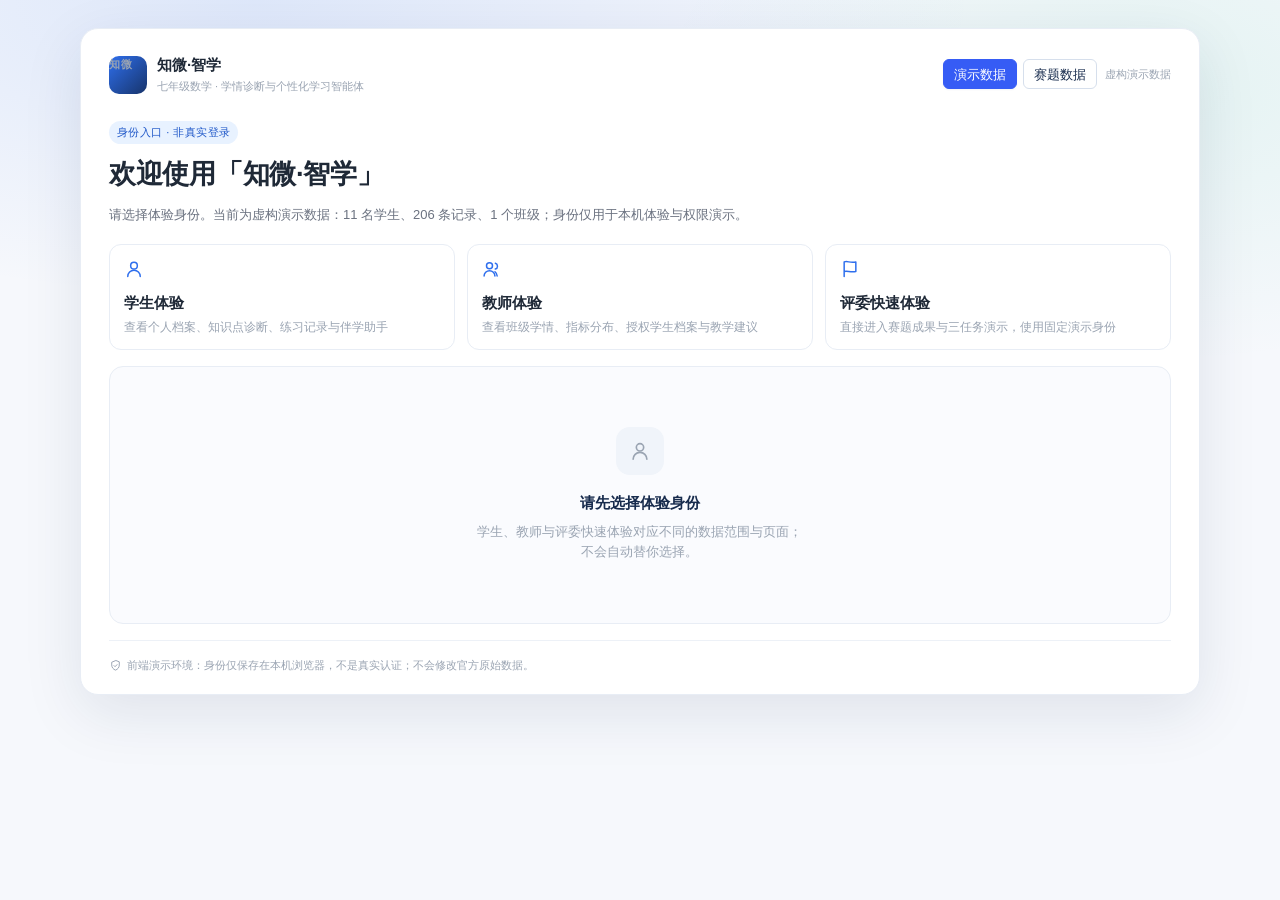
==== commit 7884f694: "identity-flow-delivery: 首次进入身份入口与权限边界修复" ====
--- a/智能体本体/源代码/index.html
+++ b/智能体本体/源代码/index.html
@@ -1,4 +1,4 @@
-﻿<!DOCTYPE html>
+<!DOCTYPE html>
 <html lang="zh-CN">
 <head>
   <meta charset="utf-8" />
@@ -14,6 +14,7 @@
   <link rel="stylesheet" href="css/analysis.css" />
   <link rel="stylesheet" href="css/print.css" />
   <link rel="stylesheet" href="css/contest.css" />
+  <link rel="stylesheet" href="css/identity.css" />
 </head>
 <body>
   <a class="skip-link" href="#app">跳到主要内容</a>
--- a/智能体本体/源代码/css/identity.css
+++ b/智能体本体/源代码/css/identity.css
@@ -0,0 +1,86 @@
+/* ============================================================
+   身份入口（首次进入 / 切换身份）
+   ============================================================ */
+.identity-page {
+  min-height: 100vh;
+  padding: 28px 20px 40px;
+  background:
+    radial-gradient(1200px 500px at 20% 0%, rgba(47, 111, 237, 0.12), transparent 60%),
+    radial-gradient(900px 500px at 90% 10%, rgba(16, 185, 129, 0.08), transparent 55%),
+    var(--bg, #f5f7fb);
+}
+.identity-card {
+  max-width: 1120px;
+  margin: 0 auto;
+  background: var(--surface, #fff);
+  border: 1px solid var(--border, #dbe2ee);
+  border-radius: 18px;
+  box-shadow: 0 18px 60px rgba(20, 40, 80, 0.10);
+  padding: 24px 28px 20px;
+}
+.identity-top { display: flex; justify-content: space-between; align-items: center; gap: 16px; flex-wrap: wrap; }
+.identity-brand { display: flex; align-items: center; gap: 10px; }
+.identity-mark {
+  width: 38px; height: 38px; border-radius: 10px;
+  display: grid; place-items: center;
+  background: linear-gradient(135deg, #2f6fed, #17346b);
+  color: #fff; font-weight: 800; font-size: 14px; letter-spacing: 1px;
+}
+.identity-brand b { display: block; color: var(--text, #1c2434); font-size: 15px; }
+.identity-brand span { display: block; color: var(--text-3, #6b7485); font-size: 11px; margin-top: 2px; }
+.identity-mode { display: flex; align-items: center; gap: 6px; }
+.identity-mode-note { font-size: 11px; color: var(--text-3, #6b7485); margin-left: 2px; white-space: nowrap; }
+.identity-head { padding: 26px 0 18px; }
+.identity-kicker { font-size: 11px; color: #2159c9; background: #e8f2ff; display: inline-block; padding: 3px 8px; border-radius: 999px; letter-spacing: .04em; }
+.identity-head h1 { margin: 10px 0 8px; font-size: 27px; color: var(--text, #1c2434); letter-spacing: -.01em; }
+.identity-head p { margin: 0; max-width: 800px; color: var(--text-2, #4b5568); font-size: 13px; line-height: 1.7; }
+.identity-roles { display: grid; grid-template-columns: repeat(3, 1fr); gap: 12px; }
+.identity-role {
+  text-align: left; border: 1px solid var(--border, #dbe2ee); background: var(--surface, #fff);
+  border-radius: 12px; padding: 14px 14px 12px; cursor: pointer; display: flex; flex-direction: column; gap: 5px;
+  transition: border-color .15s, box-shadow .15s, transform .15s;
+}
+.identity-role:hover { border-color: #9bbcf5; box-shadow: 0 6px 18px rgba(47,111,237,.10); transform: translateY(-1px); }
+.identity-role.is-active { border-color: #2f6fed; box-shadow: 0 0 0 2px rgba(47,111,237,.14); background: #f8fbff; }
+.identity-role-icon { color: #2f6fed; }
+.identity-role-title { font-size: 15px; font-weight: 700; color: var(--text, #1c2434); }
+.identity-role-desc { font-size: 11.5px; color: var(--text-3, #6b7485); line-height: 1.55; }
+.identity-panel { margin-top: 16px; border: 1px solid var(--border, #dbe2ee); border-radius: 14px; padding: 16px; background: var(--surface-2, #f8fafd); }
+.identity-panel-head { display: flex; justify-content: space-between; align-items: flex-start; gap: 14px; margin-bottom: 12px; flex-wrap: wrap; }
+.identity-panel-head h2 { margin: 0 0 3px; font-size: 16px; color: var(--text, #1c2434); }
+.identity-class { display: flex; align-items: center; gap: 6px; font-size: 12px; color: var(--text-3, #6b7485); }
+.identity-empty { padding: 12px; }
+.identity-student-grid { display: grid; grid-template-columns: repeat(auto-fill, minmax(150px, 1fr)); gap: 8px; max-height: 300px; overflow: auto; padding: 2px; }
+.identity-student {
+  border: 1px solid var(--border, #dbe2ee); border-radius: 10px; background: var(--surface, #fff);
+  padding: 9px 10px; text-align: left; cursor: pointer; display: flex; flex-direction: column; gap: 2px;
+}
+.identity-student:hover { border-color: #9bbcf5; }
+.identity-student.is-active { border-color: #2f6fed; box-shadow: 0 0 0 2px rgba(47,111,237,.14); background: #f8fbff; }
+.identity-student-id { font-size: 14px; font-weight: 700; color: var(--text, #1c2434); }
+.identity-student-class { font-size: 10.5px; color: var(--text-3, #6b7485); }
+.identity-student-rec { font-size: 10.5px; color: var(--text-2, #4b5568); }
+.identity-student-missing { font-size: 10px; color: #a16207; }
+.identity-actions { display: flex; justify-content: space-between; align-items: center; gap: 12px; margin-top: 14px; padding-top: 12px; border-top: 1px solid var(--border-2, #edf1f7); flex-wrap: wrap; }
+.identity-teacher-box { display: flex; justify-content: space-between; gap: 18px; align-items: center; flex-wrap: wrap; }
+.identity-teacher { display: flex; align-items: center; gap: 10px; }
+.identity-teacher b { display: block; font-size: 14px; color: var(--text, #1c2434); }
+.identity-scope { display: flex; gap: 24px; flex-wrap: wrap; }
+.identity-scope > div { display: flex; flex-direction: column; gap: 3px; min-width: 90px; }
+.identity-scope b { font-size: 13px; color: var(--text, #1c2434); }
+.identity-scope-wide { margin: 10px 0 12px; }
+.identity-judge .identity-panel-head { margin-bottom: 6px; }
+.identity-foot { display: flex; justify-content: space-between; align-items: center; gap: 12px; padding-top: 16px; margin-top: 16px; border-top: 1px solid var(--border-2, #edf1f7); color: var(--text-3, #6b7485); font-size: 11px; flex-wrap: wrap; }
+.identity-foot span { display: inline-flex; align-items: center; gap: 5px; }
+
+@media (max-width: 900px) {
+  .identity-page { padding: 14px 10px 26px; }
+  .identity-card { padding: 18px 14px 16px; border-radius: 14px; }
+  .identity-head h1 { font-size: 22px; }
+  .identity-roles { grid-template-columns: 1fr; }
+  .identity-panel-head { flex-direction: column; align-items: stretch; }
+  .identity-teacher-box { flex-direction: column; align-items: flex-start; }
+  .identity-actions { flex-direction: column; align-items: stretch; }
+  .identity-actions .btn { width: 100%; }
+  .identity-foot { flex-direction: column; align-items: flex-start; }
+}
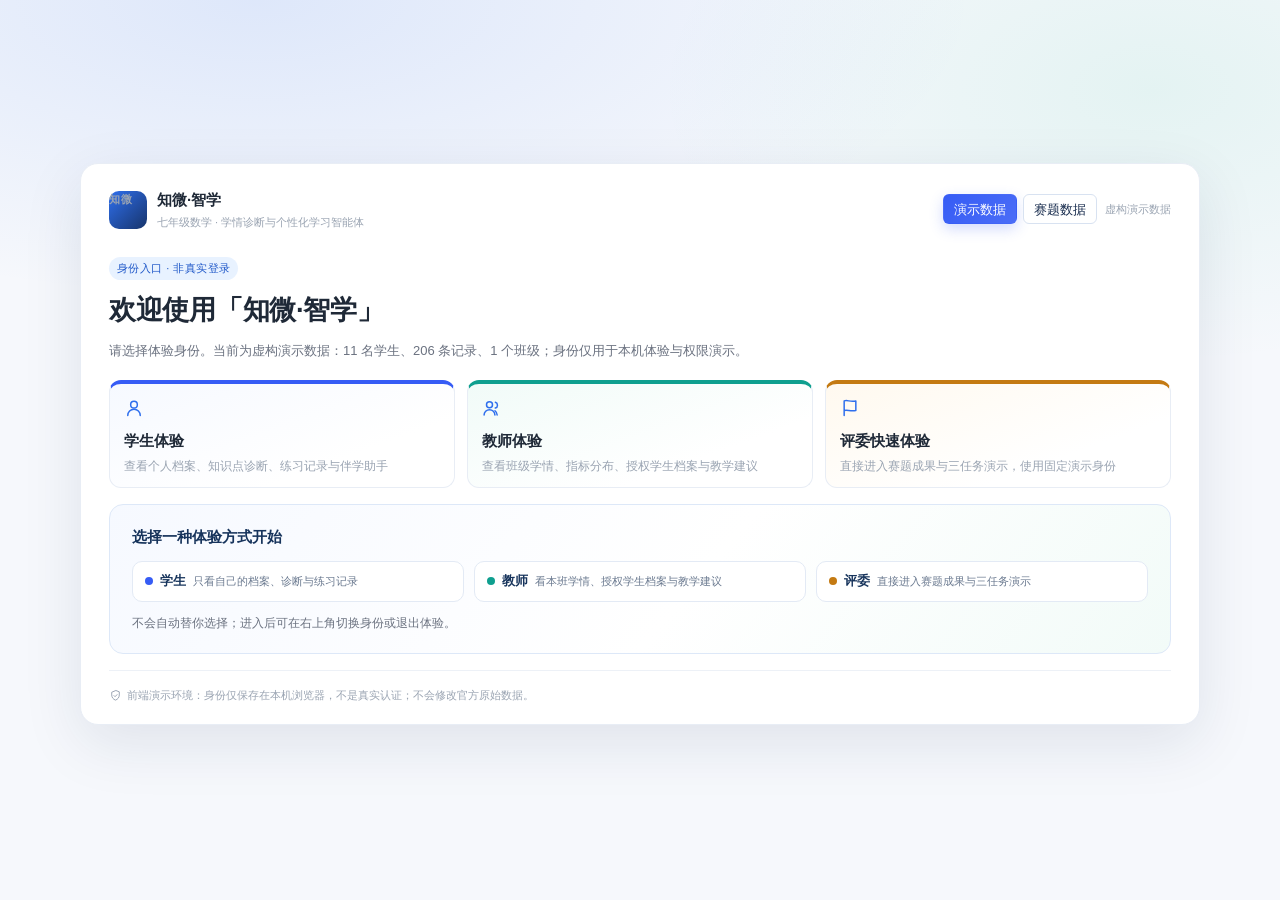
==== commit fcd11437: "ui: 协调色块视觉层级刷新（深海蓝侧栏/彩色KPI/页头渐变/身份卡）" ====
--- a/智能体本体/源代码/index.html
+++ b/智能体本体/源代码/index.html
@@ -15,6 +15,8 @@
   <link rel="stylesheet" href="css/print.css" />
   <link rel="stylesheet" href="css/contest.css" />
   <link rel="stylesheet" href="css/identity.css" />
+  <link rel="stylesheet" href="css/assign.css" />
+  <link rel="stylesheet" href="css/visual-refresh.css" />
 </head>
 <body>
   <a class="skip-link" href="#app">跳到主要内容</a>
@@ -53,6 +55,7 @@
   <!-- 教师端页面（核心流程） -->
   <script src="js/pages/teacher/dashboard.js"></script>
   <script src="js/pages/teacher/import.js"></script>
+  <script src="js/pages/teacher/assign.js"></script>
   <script src="js/pages/teacher/grading.js"></script>
   <script src="js/pages/teacher/review.js"></script>
 
--- a/智能体本体/源代码/css/assign.css
+++ b/智能体本体/源代码/css/assign.css
@@ -0,0 +1,50 @@
+/* ============================================================
+   教师端 · 布置作业
+   ============================================================ */
+.assign-page .page-head { align-items: flex-start; }
+.assign-cta { white-space: nowrap; }
+.assign-toolbar {
+  display: flex; align-items: center; justify-content: space-between; gap: 12px;
+  margin: 4px 0 14px; padding: 9px 12px;
+  background: var(--surface-2, #f8fafd); border: 1px solid var(--border, #dbe2ee);
+  border-radius: 10px; flex-wrap: wrap;
+}
+.assign-class { display: flex; align-items: center; gap: 7px; font-size: 12px; color: var(--text-3, #6b7485); }
+.assign-layout {
+  display: grid; grid-template-columns: minmax(260px, 340px) minmax(0, 1fr);
+  gap: 16px; align-items: start;
+}
+.assign-papers-card, .assign-form-card { overflow: hidden; }
+.assign-paper-list { display: flex; flex-direction: column; gap: 8px; }
+.assign-paper {
+  text-align: left; border: 1px solid var(--border, #dbe2ee); border-radius: 10px;
+  background: var(--surface, #fff); padding: 11px 12px; cursor: pointer;
+  display: flex; flex-direction: column; gap: 3px;
+}
+.assign-paper:hover { border-color: #9bbcf5; }
+.assign-paper.is-active { border-color: #2f6fed; box-shadow: 0 0 0 2px rgba(47, 111, 237, .14); background: #f8fbff; }
+.assign-paper-title { font-size: 13.5px; font-weight: 650; color: var(--text, #1c2434); }
+.assign-paper-meta { font-size: 11px; color: var(--text-3, #6b7485); }
+.assign-form { display: flex; flex-direction: column; gap: 12px; }
+.assign-form .form-grid { grid-template-columns: repeat(2, minmax(0, 1fr)); gap: 12px; }
+.assign-empty { padding: 8px 0; }
+.assign-preview { border: 1px solid var(--border-2, #edf1f7); border-radius: 10px; padding: 11px 12px; background: var(--surface-2, #f8fafd); }
+.assign-preview-head { display: flex; justify-content: space-between; align-items: center; font-size: 12px; font-weight: 650; color: var(--text, #1c2434); margin-bottom: 7px; }
+.assign-question-list { display: flex; flex-direction: column; gap: 5px; }
+.assign-question { display: grid; grid-template-columns: 22px minmax(0, 1fr) auto; gap: 7px; align-items: center; font-size: 11.5px; color: var(--text-2, #4b5568); }
+.assign-question .num { color: var(--text-3, #6b7485); font-size: 10.5px; text-align: right; }
+.assign-question > span:nth-child(2) { overflow: hidden; text-overflow: ellipsis; white-space: nowrap; }
+.assign-submit { display: flex; justify-content: space-between; align-items: center; gap: 12px; flex-wrap: wrap; padding-top: 4px; }
+@media (max-width: 900px) {
+  .assign-layout { grid-template-columns: 1fr; }
+  .assign-form .form-grid { grid-template-columns: 1fr; }
+  .assign-submit { flex-direction: column; align-items: stretch; }
+  .assign-submit .btn { width: 100%; }
+}
+
+.assign-class { white-space: nowrap; flex: 0 0 auto; }
+.assign-cta { display: inline-flex; align-items: center; gap: 5px; }
+@media (max-width: 1120px) {
+  .assign-cta-label { display: none; }
+  .assign-cta { padding-left: 8px; padding-right: 8px; }
+}
--- a/智能体本体/源代码/css/visual-refresh.css
+++ b/智能体本体/源代码/css/visual-refresh.css
@@ -0,0 +1,292 @@
+/* ============================================================
+   知微·智学 · 视觉层级刷新（仅屏幕，不影响打印）
+   目标：用协调的蓝 / 青 / 琥珀 / 紫 / 玫红色块区分信息层级
+   ============================================================ */
+:root {
+  --v-blue: #365CF5;
+  --v-blue-2: #5B7BFF;
+  --v-blue-tint: #EEF3FF;
+  --v-blue-line: #D7E2FF;
+  --v-teal: #0F9F8F;
+  --v-teal-tint: #E9F8F4;
+  --v-teal-line: #CDEEE6;
+  --v-amber: #C47A12;
+  --v-amber-tint: #FFF6E8;
+  --v-amber-line: #F5DFC0;
+  --v-violet: #6D5BD0;
+  --v-violet-tint: #F3F0FF;
+  --v-violet-line: #E1DBFA;
+  --v-rose: #D94A64;
+  --v-rose-tint: #FFF1F3;
+  --v-rose-line: #F8D7DE;
+}
+
+@media screen {
+  /* ---------------- 底层背景 ---------------- */
+  body {
+    background:
+      radial-gradient(1000px 520px at 85% -10%, rgba(54, 92, 245, .07), transparent 65%),
+      radial-gradient(800px 420px at 0% 40%, rgba(15, 159, 143, .045), transparent 65%),
+      linear-gradient(180deg, #F7F9FE 0%, #F3F6FC 55%, #F8FAFD 100%);
+  }
+
+  /* ---------------- 侧边栏：深海蓝块 ---------------- */
+  .sidebar {
+    background: linear-gradient(180deg, #0E213D 0%, #142F54 55%, #0C1D36 100%);
+    border-right: 0;
+    box-shadow: 8px 0 28px rgba(15, 33, 61, .14);
+  }
+  .brand { border-bottom: 1px solid rgba(255, 255, 255, .10); }
+  .brand-mark {
+    background: linear-gradient(145deg, #5B7BFF, #365CF5 45%, #20B8A5);
+    box-shadow: 0 4px 12px rgba(54, 92, 245, .35);
+  }
+  .brand-name { color: #F7FAFF; }
+  .brand-sub { color: #A8BAD4; }
+  .brand-badge { color: #B9C8DD; border-color: rgba(255, 255, 255, .22); background: rgba(255, 255, 255, .05); }
+  .nav-group-title { color: #8298B8; letter-spacing: .12em; }
+  .nav-item { color: #C9D6E8; }
+  .nav-item:hover { background: rgba(255, 255, 255, .08); color: #FFFFFF; }
+  .nav-item.is-active {
+    background: linear-gradient(120deg, rgba(54, 92, 245, .95), rgba(91, 123, 255, .90));
+    color: #FFFFFF;
+    box-shadow: 0 6px 18px rgba(0, 0, 0, .18);
+  }
+  .nav-item.is-active::before { background: #7FE3D3; }
+  .nav-item svg { opacity: .95; }
+  .nav-count { background: rgba(240, 164, 58, .18); color: #FFD08A; }
+  .nav-foot { border-top: 1px solid rgba(255, 255, 255, .10); }
+  .nav-collapse { color: #B9C8DD; }
+  .nav-collapse:hover { background: rgba(255, 255, 255, .08); color: #FFFFFF; }
+  .nav { scrollbar-color: rgba(255,255,255,.28) transparent; }
+
+  /* ---------------- 顶栏：轻色块 + 主按钮 ---------------- */
+  .topbar {
+    background: rgba(255, 255, 255, .88);
+    border-bottom: 1px solid #E3EAF6;
+    box-shadow: 0 4px 16px rgba(23, 43, 77, .045);
+  }
+  .topbar-title h1 { color: #162B4D; }
+  .assign-cta {
+    background: linear-gradient(135deg, #365CF5, #4C73FF) !important;
+    border: 0 !important;
+    box-shadow: 0 6px 16px rgba(54, 92, 245, .30);
+  }
+  .demo-badge { background: #FFF5DF; color: #9A6510; border-color: #F4DFB8; }
+
+  /* ---------------- 页头：蓝色块 ---------------- */
+  .page-head {
+    position: relative;
+    overflow: hidden;
+    padding: 18px 20px;
+    border: 1px solid #DEE8FA;
+    border-radius: 16px;
+    background: linear-gradient(120deg, #F3F7FF 0%, #FAFCFF 48%, #EEF9F6 100%);
+    box-shadow: 0 6px 20px rgba(54, 92, 245, .055);
+  }
+  .page-head::after {
+    content: "";
+    position: absolute;
+    right: -36px;
+    top: -58px;
+    width: 190px;
+    height: 190px;
+    border-radius: 50%;
+    background: radial-gradient(circle, rgba(54, 92, 245, .13), transparent 68%);
+    pointer-events: none;
+  }
+  .page-head > * { position: relative; z-index: 1; }
+  .page-title { color: #142A4C; }
+  .page-head .page-title::before {
+    content: "";
+    display: inline-block;
+    width: 6px;
+    height: 22px;
+    margin-right: 10px;
+    border-radius: 4px;
+    vertical-align: -3px;
+    background: linear-gradient(180deg, var(--v-blue), var(--v-teal));
+  }
+
+  /* ---------------- KPI 指标带：五色块 ---------------- */
+  .stat-strip {
+    display: grid;
+    grid-template-columns: repeat(auto-fit, minmax(150px, 1fr));
+    gap: 10px;
+    padding: 0;
+    background: transparent;
+    border: 0;
+  }
+  .stat {
+    --stat-accent: var(--v-blue);
+    --stat-tint: var(--v-blue-tint);
+    position: relative;
+    padding: 13px 15px 12px;
+    border: 1px solid var(--v-blue-line);
+    border-radius: 13px;
+    background: var(--stat-tint);
+    box-shadow: inset 0 3px 0 var(--stat-accent);
+  }
+  .stat:nth-child(2) { --stat-accent: var(--v-teal); --stat-tint: var(--v-teal-tint); border-color: var(--v-teal-line); }
+  .stat:nth-child(3) { --stat-accent: var(--v-amber); --stat-tint: var(--v-amber-tint); border-color: var(--v-amber-line); }
+  .stat:nth-child(4) { --stat-accent: var(--v-violet); --stat-tint: var(--v-violet-tint); border-color: var(--v-violet-line); }
+  .stat:nth-child(5) { --stat-accent: var(--v-rose); --stat-tint: var(--v-rose-tint); border-color: var(--v-rose-line); }
+  .stat-label { color: #5C6B82; font-weight: 600; }
+  .stat-value { color: var(--stat-accent); font-size: 22px; }
+  .stat-value .unit { color: #7A879B; }
+  .stat-sub { color: #75839A; }
+
+  /* ---------------- 卡片 / 内容块 ---------------- */
+  .card {
+    border-color: #E3EAF5;
+    box-shadow: 0 6px 20px rgba(23, 43, 77, .055);
+  }
+  .card-head {
+    background: linear-gradient(90deg, #F7FAFF 0%, #FFFFFF 85%);
+    border-bottom-color: #EDF1F8;
+  }
+  .ct-page .plain-block,
+  .tch-dashboard .plain-block,
+  .assign-page .plain-block {
+    padding: 16px 18px;
+    border: 1px solid #E4EBF6;
+    border-radius: 14px;
+    background: #FFFFFF;
+    box-shadow: 0 5px 18px rgba(23, 43, 77, .045);
+  }
+  .tch-dashboard .tch-side-block {
+    background: linear-gradient(150deg, #FFFAF0, #FFFFFF 62%);
+    border-color: #F3E2C7;
+    box-shadow: inset 0 3px 0 var(--v-amber);
+  }
+  .tch-dashboard .tch-main-card {
+    border-top: 3px solid var(--v-blue);
+    box-shadow: 0 10px 30px rgba(54, 92, 245, .075);
+  }
+  .tch-dashboard .tch-ongoing-block {
+    padding: 14px;
+    border: 1px solid #DCE7FB;
+    border-radius: 12px;
+    background: linear-gradient(135deg, #F7FAFF, #F1F7FF);
+  }
+  .tch-dashboard .tch-attention-row {
+    border-bottom: 1px dashed #DFE8F4;
+    padding-left: 10px;
+    border-left: 3px solid transparent;
+    transition: background .15s, border-color .15s;
+  }
+  .tch-dashboard .tch-attention-row:hover { background: #F7FAFF; border-left-color: var(--v-teal); }
+  .tch-dashboard .tch-action-row {
+    padding: 12px 14px;
+    border-radius: 11px;
+    border: 1px solid #E7EEF8;
+    background: #FBFCFE;
+  }
+  .tch-dashboard .tch-action-row.is-warn { background: var(--v-amber-tint); border-color: var(--v-amber-line); border-left: 3px solid var(--v-amber); }
+  .tch-dashboard .tch-action-row.is-primary { background: var(--v-blue-tint); border-color: var(--v-blue-line); border-left: 3px solid var(--v-blue); }
+  .tch-dashboard .tch-action-row.is-neutral { background: #F6F9FD; border-color: #E4EBF5; border-left: 3px solid #A8B6C9; }
+  .tch-dashboard .tch-action-list { gap: 9px; }
+
+  /* ---------------- 按钮 / 标签 / 进度 ---------------- */
+  .btn-primary {
+    background: linear-gradient(135deg, #365CF5, #4B6DF7) !important;
+    border-color: transparent !important;
+    box-shadow: 0 5px 14px rgba(54, 92, 245, .22);
+  }
+  .btn-primary:hover { box-shadow: 0 7px 18px rgba(54, 92, 245, .28); }
+  .btn-secondary { background: #FFFFFF; border-color: #D8E2F1; }
+  .btn-secondary:hover { border-color: #AFC5EE; background: #F8FAFF; }
+  .link-btn { color: var(--v-blue); font-weight: 600; }
+
+  /* ---------------- 赛题成果页 ---------------- */
+  .ct-page .tab.is-active {
+    background: linear-gradient(135deg, #365CF5, #5578FF) !important;
+    border-color: transparent !important;
+    color: #FFFFFF !important;
+    box-shadow: 0 5px 14px rgba(54, 92, 245, .23);
+  }
+  .ct-page .tab { border-radius: 9px; }
+  .ct-page .ct-case {
+    border-top: 3px solid var(--v-teal);
+    box-shadow: 0 8px 24px rgba(15, 159, 143, .07);
+  }
+  .ct-page .ct-rec {
+    background: linear-gradient(120deg, #F2F9FF, #F7FCFF);
+    border-left-color: var(--v-blue);
+  }
+  .ct-page .identity-scope b { color: #17345C; }
+
+  /* ---------------- 布置作业页 ---------------- */
+  .assign-toolbar {
+    background: linear-gradient(120deg, #F1F6FF, #F4FBFA);
+    border-color: #DCE8F7;
+  }
+  .assign-papers-card { border-top: 3px solid var(--v-blue); }
+  .assign-form-card { border-top: 3px solid var(--v-teal); }
+  .assign-paper { background: #FBFCFE; }
+  .assign-paper:hover { background: #F5F9FF; }
+  .assign-paper.is-active {
+    background: linear-gradient(135deg, #EEF3FF, #F8FBFF);
+    border-color: var(--v-blue);
+    box-shadow: 0 0 0 2px rgba(54, 92, 245, .13), 0 6px 16px rgba(54, 92, 245, .08);
+  }
+  .assign-preview { background: linear-gradient(135deg, #F4FBF9, #F8FDFC); border-color: #D7EEE9; }
+  .assign-preview-head { color: #0E6E64; }
+
+  /* ---------------- 身份入口：三色身份卡 ---------------- */
+  .identity-role:nth-child(1) { border-top: 4px solid var(--v-blue); background: linear-gradient(160deg, #F6F9FF, #FFFFFF 70%); }
+  .identity-role:nth-child(2) { border-top: 4px solid var(--v-teal); background: linear-gradient(160deg, #F1FBF8, #FFFFFF 70%); }
+  .identity-role:nth-child(3) { border-top: 4px solid var(--v-amber); background: linear-gradient(160deg, #FFF9EF, #FFFFFF 70%); }
+  .identity-role.is-active { border-color: var(--v-blue); background: linear-gradient(160deg, #EAF1FF, #FFFFFF 75%); }
+  .identity-panel { background: linear-gradient(150deg, #F8FAFF, #FBFCFE); border-color: #E1E9F5; }
+
+  /* ---------------- 小屏微调 ---------------- */
+  @media (max-width: 900px) {
+    .page-head { padding: 14px 14px; border-radius: 13px; }
+    .page-head .page-title::before { height: 19px; width: 5px; margin-right: 8px; }
+    .stat { padding: 11px 12px; }
+    .stat-value { font-size: 20px; }
+    .tch-dashboard .plain-block,
+    .ct-page .plain-block,
+    .assign-page .plain-block { padding: 13px 12px; }
+  }
+}
+
+/* 打印保持原有样式，不引入彩色块 */
+@media print {
+  .sidebar, .topbar { display: none !important; }
+}
+
+@media screen {
+  .identity-welcome {
+    padding: 20px 22px;
+    background: linear-gradient(130deg, #F6F9FF 0%, #FFFFFF 55%, #F2FBF8 100%);
+    border-color: #DDE8F8;
+  }
+  .identity-welcome-title { font-size: 15px; font-weight: 700; color: #17345C; margin-bottom: 12px; }
+  .identity-welcome-grid { display: grid; grid-template-columns: repeat(3, minmax(0, 1fr)); gap: 10px; margin-bottom: 12px; }
+  .identity-welcome-grid > div {
+    display: flex; align-items: center; gap: 7px; flex-wrap: wrap;
+    padding: 10px 12px; border-radius: 10px; border: 1px solid #E3EAF5; background: #FFFFFF;
+  }
+  .identity-welcome-grid b { font-size: 12.5px; color: #17345C; }
+  .identity-welcome-grid span:last-child { font-size: 11px; color: #6B7A90; line-height: 1.5; }
+  .identity-welcome-dot { width: 8px; height: 8px; border-radius: 50%; flex: 0 0 auto; }
+  .identity-welcome-dot.is-blue { background: var(--v-blue); }
+  .identity-welcome-dot.is-teal { background: var(--v-teal); }
+  .identity-welcome-dot.is-amber { background: var(--v-amber); }
+  @media (max-width: 900px) {
+    .identity-welcome-grid { grid-template-columns: 1fr; }
+  }
+}
+
+@media screen {
+  .identity-page { display: flex; align-items: center; justify-content: center; }
+  .identity-card { width: 100%; }
+}
+
+@media screen {
+  .ana-analysis .ana-field-scope { min-width: 0; }
+  .ana-analysis .ana-field-scope .row-sm { min-width: 0; flex-wrap: wrap; }
+  .ana-analysis .ana-field-scope .badge { max-width: 100%; white-space: normal; overflow-wrap: anywhere; }
+}
